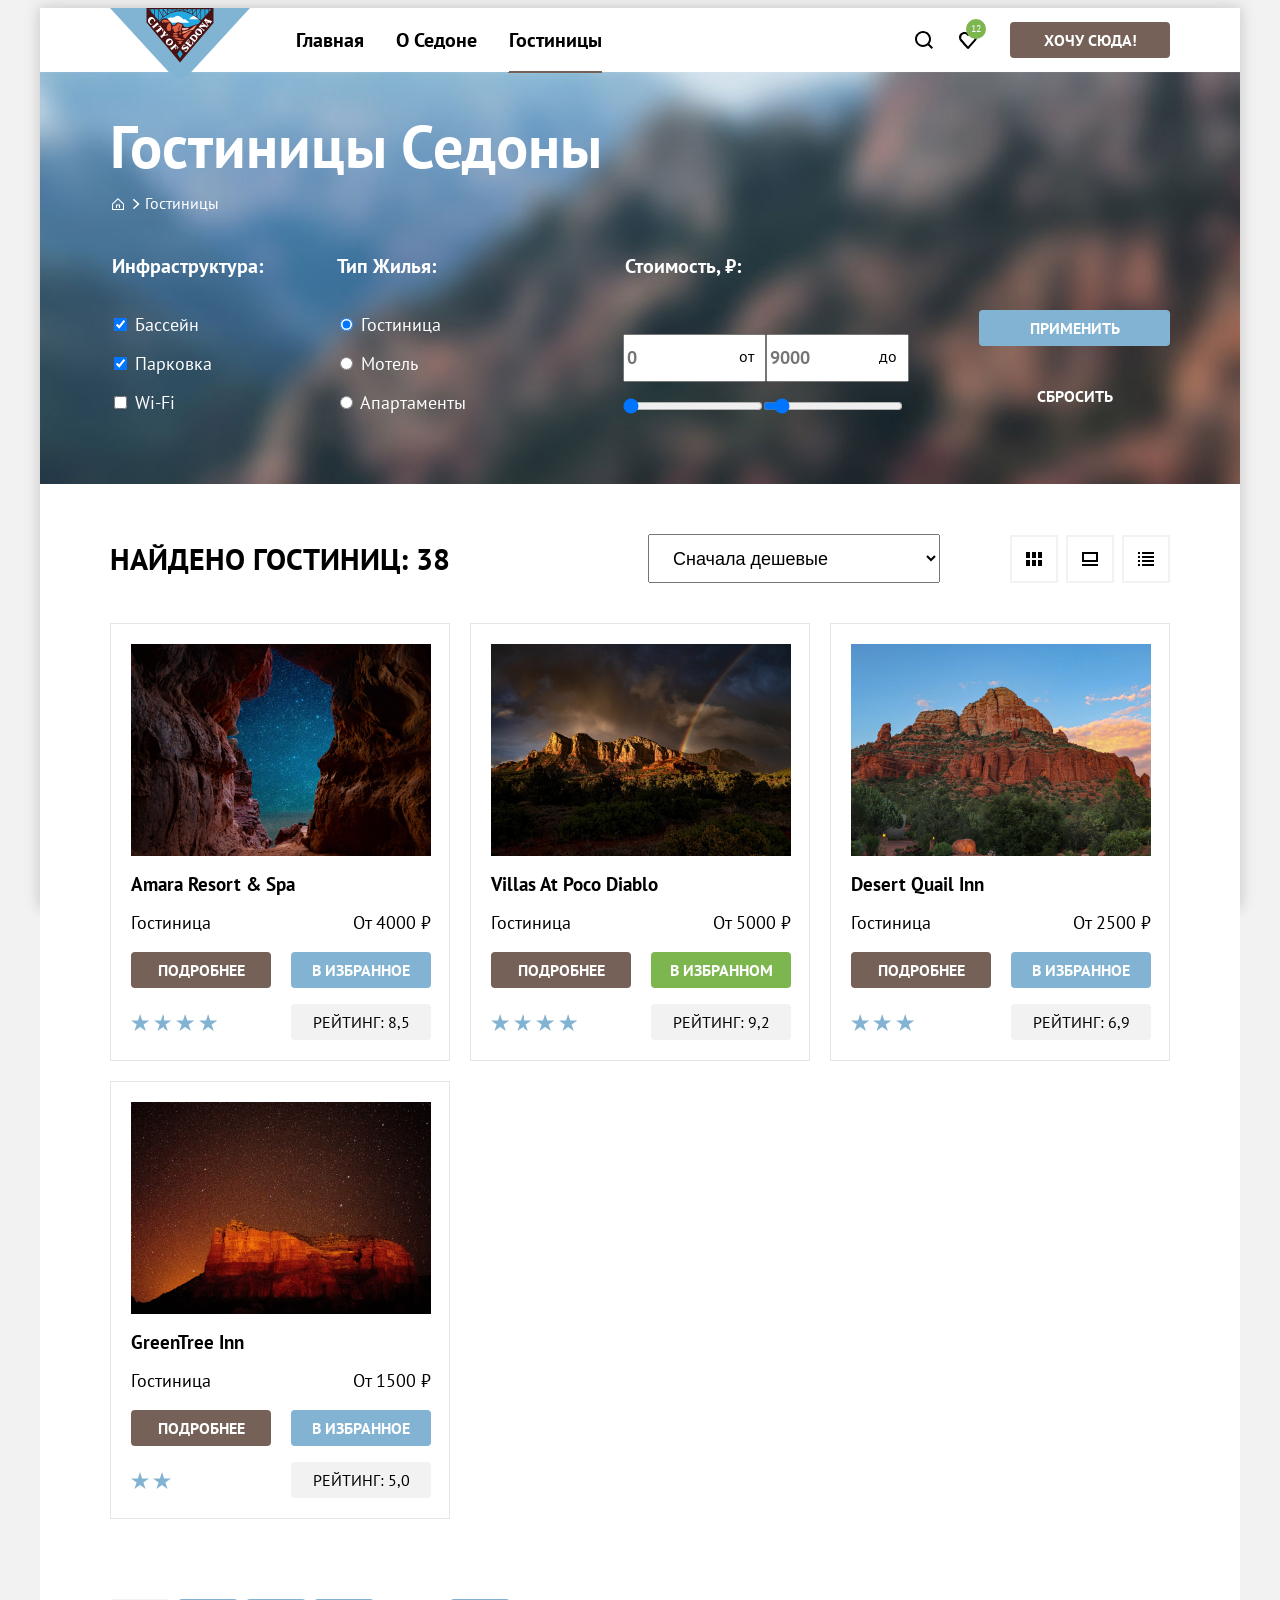
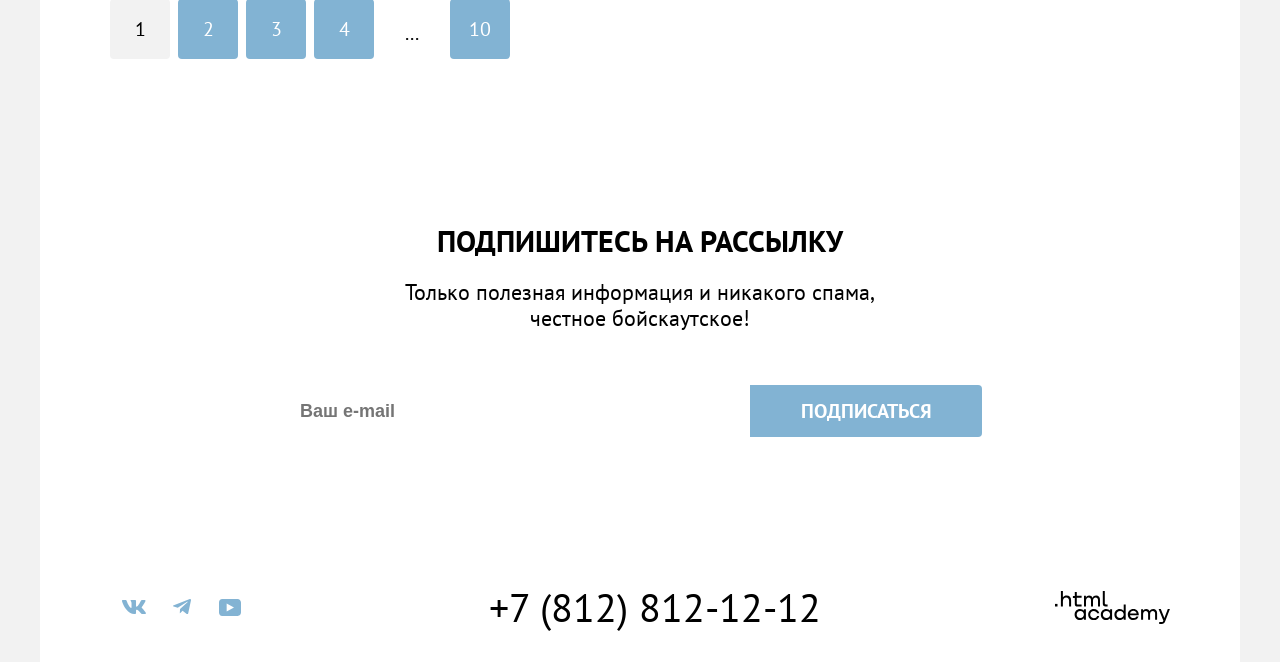
==== catalog.html @ 386e4f10 "make decoratie elements + state, some fix" ====
<!DOCTYPE html>

<html lang="ru">

  <head>

    <meta charset="utf-8">
    <title>HTML Academy: Седона</title>
    <link rel="shortcut icon" href="./images/favicon.png" type="image/x-icon">
    <link rel="stylesheet" href="./styles/styles.css">

  </head>

  <body>

    <div class="page-container">

      <header class="page-header" data-test="header">
        <!-- Шапка сайта -->

        <a class="logo logo__header" href="./index.html">

          <img class="logo__images" src="./images/decorative/sedona-logo.svg"
            width="140" height="70" alt="Логотип Седоны">

        </a>

        <nav class="navigation-menu">

          <ul class="navigation-menu-list">

            <li class="navigation-menu-item">

              <a class="navigation-menu-link title title__smaller" href="./index.html">
                Главная
              </a>

            </li>

            <li class="navigation-menu-item">

              <a class="navigation-menu-link title title__smaller" href="#">
                О Седоне
              </a>

            </li>

            <li class="navigation-menu-item">

              <a class="navigation-menu-link title title__smaller
                 navigation-menu-link__active" href="#">
                Гостиницы
              </a>

            </li>

          </ul>

        </nav>

        <ul class="user-menu-list">

          <li class="user-menu-item">

            <a class="user-menu-link user-menu-link__search" href="#">
              <span class="visually-hidden">Поиск</span>
            </a>

          </li>

          <li class="user-menu-item">

            <a class="user-menu-link user-menu-link__favorites" href="#">
              <span class="visually-hidden">Избранное</span>
              <span class="favorite-count">12</span>
            </a>

          </li>

        </ul>

        <a class="button button__user-menu" href="#">
          ХОЧУ СЮДА!
        </a>

      </header>

      <main class="main" data-test="main">
        <!-- Основное содержимое страницы -->

        <section class="catalog-section-header" data-test="filter">

          <h1 class="title title__big text__on-bg catalog-section-title">
            Гостиницы Седоны
          </h1>

          <nav class="breadcrubs">

            <ul class="breadcrubs-list">

              <li class="breadcrubs-item">

                <a class="breadcrubs-link breadcrubs-link__home"
                  href="./index.html">
                  <span class="visually-hidden">Главная</span>
                </a>

              </li>

              <li class="breadcrubs-item">

                <a class="breadcrubs-link breadcrubs-link__current
                  text__smaller text__on-bg text__on-bg-link" href="#">
                  Гостиницы
                </a>

              </li>

            </ul>

          </nav>

          <form class="catalog-filter-form" method="get"
            action="https://echo.htmlacademy.ru/">

            <fieldset class="form-group">

              <legend class="title title__smaller text__on-bg form-group-legend">
                Инфраструктура:
              </legend>

              <label class="text__checkbox text__on-bg">
                <input type="checkbox" name="pool" id="pool" checked>
                Бассейн
              </label>

              <label class="text__checkbox text__on-bg" >
                <input type="checkbox" name="parking" id="parking" checked>
                Парковка
              </label>

              <label class="text__checkbox text__on-bg">
                <input type="checkbox" name="wifi" id="wifi">
                Wi-Fi
              </label>

            </fieldset>

            <fieldset class="form-group">

              <legend class="title title__smaller text__on-bg form-group-legend">
                Тип жилья:
              </legend>

              <label class="text__checkbox text__on-bg">
                <input type="radio" name="hotel-type" value="hotel" checked>
                Гостиница
              </label>

              <label class="text__checkbox text__on-bg">
                <input type="radio" name="hotel-type" value="motel">
                Мотель
              </label>

              <label class="text__checkbox text__on-bg">
                <input type="radio" name="hotel-type" value="apartments">
                Апартаменты
              </label>

            </fieldset>

            <fieldset class="form-group form-group-cost">

              <legend class="title title__smaller text__on-bg form-group-legend">
                Стоимость, ₽:
              </legend>

              <div class="form-group-cost-label-wrapper">

                <label class="label-cost">
                  <input class="text text__input input-cost" type="number"
                    min="0" max="100000" step="100" placeholder="0"
                    name="min-price" id="min-price" required>
                    <span class="input-text">от</span>
                </label>

                <label class="label-cost">
                  <input class="text text__input input-cost" type="number"
                    min="0" max="100000" step="100" placeholder="9000"
                    name="max-price" id="max-price" required>
                    <span class="input-text">до</span>
                </label>

              </div>

              <div class="form-group-cost-range-wrapper">

                <input class="form-group-range" type="range"
                  name="min-price-range" value="0" id="min-price-range"
                  min="0" max="100000" step="100">

                <input class="form-group-range" type="range"
                  name="max-price-range" value="9000" id="max-price-range"
                  min="0" max="100000" step="100">

              </div>

            </fieldset>

            <div class="form-group-wrapper">

              <button class="button button__secondary button__cataloge-filter"
                type="submit">
                Применить
              </button>

              <button class="button button__reset  button__cataloge-filter"
                type="reset">
                Сбросить
              </button>

            </div>

          </form>

        </section>

        <section class="catalog" data-test="catalog">

          <header class="catalog-header">

            <h2 class="title title__medium catalog-header-title">
              Найдено гостиниц: 38
            </h2>

            <select class="text text__small catalog-select" name="catalog-sort"
              id="catalog-sort" class="catalog-sort">

              <option class="catalog-option" value="from_min_price">
                Сначала дешевые
              </option>
              <option class="catalog-option" value="from_max_price">
                Сначала дорогие
              </option>
              <option class="catalog-option"value="from_popular">
                Сначала популярные
              </option>

            </select>

            <ul class="card-view-list">

              <li class="card-view-item">

                <a class="card-view-link card-view-link__tile"
                  href="./catalog.html?view=tile">
                  <span class="visually-hidden">Показать плитками</span>
                </a>

              </li>

              <li class="card-view-item">

                <a class="card-view-link card-view-link__card"
                  href="./catalog.html?view=card">
                  <span class="visually-hidden">Показать карточками</span>
                </a>

              </li>

              <li class="card-view-item">

                <a class="card-view-link card-view-link__list"
                  href="./catalog.html?view=list">
                  <span class="visually-hidden">Показать списком</span>
                </a>

              </li>

            </ul>

          </header>

          <ul class="card-list">

            <li class="card-item">

              <a class="card-link card-link__header" href="#">
                <h3 class="title title__small-nonocase">
                  Amara Resort & Spa
                </h3>
              </a>

              <a class="card-link card-link__image" href="#">
                <img class="card-img" src="./images/hotel-1.jpg"
                  width="300" height="212" alt="Вид на звездное небо
                  из горного ущелья">
              </a>

              <p class="text text__small">Гостиница</p>

              <p class="text text__small text__right">От 4000 ₽</p>

              <a class="card-link button" href="#">
                Подробнее
              </a>

              <button class="button button__secondary" type="button">
                В избранное
              </button>

              <p class="card-list-stars card-list-stars__four-star">
                <span class="visually-hidden">4 звезды</span>
              </p>

              <p class="text-rating">
                Рейтинг: 8,5
              </p>

            </li>

            <li class="card-item">

              <a class="card-link card-link__header" href="#">
                <h3 class="title title__small-nonocase">
                  Villas at Poco Diablo
                </h3>
              </a>

              <a class="card-link card-link__image" href="#">
                <img class="card-img" src="./images/hotel-2.jpg"
                  width="300" height="212" alt="Вид на горный массив,
                  освещенный солнцем, и радугу">
              </a>

              <p class="text text__small">Гостиница</p>

              <p class="text text__small text__right">От 5000 ₽</p>

              <a class="card-link button" href="#">
                Подробнее
              </a>

              <button class="button button__selected" type="button">
                В избранном
              </button>

              <p class="card-list-stars card-list-stars__four-star">
                <span class="visually-hidden">4 звезды</span>
              </p>

              <p class="text-rating">
                Рейтинг: 9,2
              </p>

            </li>

            <li class="card-item">

              <a class="card-link card-link__header" href="#">
                <h3 class="title title__small-nonocase">
                  Desert Quail Inn
                </h3>
              </a>

              <a class="card-link card-link__image" href="#">
                <img class="card-img" src="./images/hotel-3.jpg"
                  width="300" height="212" alt="Вид на звездное небо
                  из горного ущелья">
              </a>

              <p class="text text__small">Гостиница</p>

              <p class="text text__small text__right">От 2500 ₽</p>

              <a class="card-link button" href="#">
                Подробнее
              </a>

              <button class="button button__secondary" type="button">
                В избранное
              </button>

              <p class="card-list-stars card-list-stars__three-star">
                <span class="visually-hidden">3 звезды</span>
              </p>

              <p class="text-rating">
                Рейтинг: 6,9
              </p>

            </li>

            <li class="card-item">

              <a class="card-link card-link__header" href="#">
                <h3 class="title title__small-nonocase">
                  GreenTree Inn
                </h3>
              </a>

              <a class="card-link card-link__image" href="#">
                <img class="card-img" src="./images/hotel-4.jpg"
                  width="300" height="212" alt="Вид на звездное небо
                  из горного ущелья">
              </a>

              <p class="text text__small">Гостиница</p>

              <p class="text text__small text__right">От 1500 ₽</p>

              <a class="card-link button" href="#">
                Подробнее
              </a>

              <button class="button button__secondary" type="button">
                В избранное
              </button>

              <p class="card-list-stars card-list-stars__two-star">
                <span class="visually-hidden">2 звезды</span>
              </p>

              <p class="text-rating">
                Рейтинг: 5,0
              </p>

            </li>

          </ul>

          <ul class="pagination-list">

            <li class="pagination-item">
              <a class="pagination-link pagination-link-current"
                href="#">1</a>
            </li>

            <li class="pagination-item">
              <a class="pagination-link" href="#">2</a>
            </li>

            <li class="pagination-item">
              <a class="pagination-link" href="#">3</a>
            </li>

            <li class="pagination-item">
              <a class="pagination-link" href="#">4</a>
            </li>

            <li class="pagination-item">
              <span class="pagination-content">...</span>
            </li>

            <li class="pagination-item">
              <a class="pagination-link" href="#">10</a>
            </li>

          </ul>

        </section>


        <section class="subscribe" data-test="subscribe">

          <h2 class="title title__medium subscribe-title">
            Подпишитесь на рассылку
          </h2>

          <p class="text text__margin-bottom-auto subscribe-text">
            Только полезная информация и никакого спама,
            честное бойскаутское!
          </p>

          <form class="subscription-form" action="https://echo.htmlacademy.ru/"
            method="post">

            <label class="visually-hidden" for="subscriptions-email">
              Email
            </label>

            <input class="subscription-input text__input" type="email"
              name="subscriptions-email" id="subscriptions-email" placeholder="Ваш e-mail"
              required>

            <button class="button button__big-text button__secondary button__subscribe">
              Подписаться
            </button>

          </form>

        </section>

      </main>

       <footer class="page-footer" data-test="footer">
        <!-- подвал сайта -->

        <ul class="social-list">

          <li class="social-item">

            <a class="social-link social-link__vk" href="https://vk.com/htmlacademy">
              <span class="visually-hidden">Ссылка на страницу в ВК</span>
            </a>

          </li>

          <li class="social-item">

            <a class="social-link social-link__tg" href="https://t.me/htmlacademy">
              <span class="visually-hidden">Ссылка на группу в Telegram</span>
            </a>

          </li>

          <li class="social-item">

            <a class="social-link social-link__youtube"
              href="https://www.youtube.com/user/htmlacademyru">
              <span class="visually-hidden">Ссылка на канал в YouTube</span>
            </a>

          </li>

        </ul>

        <a class="phone-link text text__phone" href="tel:+78128121212">
          +7 (812) 812-12-12
        </a>

        <a class="logo logo__html-academy"
          href="https://htmlacademy.ru/intensive/htmlcss">
        </a>

      </footer>

    </div>

  </body>

</html>
---- styles/styles.css ----
:root {
  /* задание цветовой палитры по стайлгайду */
  --text-primary: #000000;
  --text-secondary: #333333;
  --text-on-bg: #FFFFFF;
  --text-on-bg-hover: rgba(255, 255, 255, 60%);
  --text-on-bg-active: rgba(255, 255, 255, 30%);
  --text-error: #FF5757;
  --text-hover:#756157;
  --text-active: rgba(117, 97, 87, 30%);

  --button-primary: #756157;
  --button-secondary: #82B3D3;
  --button-selected: #7DB54F;
  --button-primary-hover: #615048;
  --button-secondary-hover: #68A2CA;
  --button-selected-hover: #6C9E42;
  --button-active-text: rgba(255, 255, 255, 30%);
  --button-disabled:#E5E5E5;

  --bg-basic: #FFFFFF;
  --bg-main: #82B3D3;
  --bg-secondary-1: rgba(131, 179, 211, 12%);
  --bg-secondary-2: rgba(131, 179, 211, 20%);

  --icon-basic: #000000;
  --icon-secondary: #83B3D3;
  --icon-secondary-hover: #68A2CA;
  --icon-secondary-active: rgba(104, 162, 202, 30%);
  --icon-text: #7DB54F;
  --icon-hover: #756157;
  --icon-active: rgba(117, 97, 87, 30%);

  --form-inputs: #3F5E72;
  --forn-elements-1: #E5E5E5;
  --forn-elements-2: #F2F2F2;
}

/* подключение шрифтов */
@font-face {
  font-family: "PT Sans";
  font-style: normal;
  font-weight: 400;
  src: url("./../fonts/ptsans-400.woff2") format("woff2");
  font-display: swap;
}

@font-face {
  font-family: "PT Sans";
  font-style: normal;
  font-weight: 700;
  src: url("../fonts/ptsans-700.woff2") format("woff2");
  font-display: swap;
}

/* базовые стили */
* {
  box-sizing: border-box;
}

html {
  height: 100%;
}

body {
  font-family: "PT Sans";
  font-style: normal;
  height: 100%;
  background-color: #f2f2f2;
}

.page-container {
  display: flex;
  flex-direction: column;
  width: 1200px;
  height: 100%;
  margin: 0 auto;
  background-color: var(--bg-basic);
  box-shadow: 0 0 15px rgba(0, 0, 0, 0.2);
  /*box-shadow: 0 0 15px rgba(131, 179, 211, 20%);*/
}

.visually-hidden {
  position: absolute;
  width: 1px;
  height: 1px;
  padding: 0;
  margin: -1px;
  overflow: hidden;
  clip: rect(0, 0, 0, 0);
  border: 0;
}

/* шрифты заголовков */
.title {
  font-weight: 700;
  text-transform: capitalize;
  color: var(--text-primary);
  margin: 0;
}

.title__big {
  font-size: 60px;
  line-height: 78px;
}

.title__medium {
  font-size: 30px;
  line-height: 36px;
  text-transform: uppercase;
}

.title__small {
  font-size: 24px;
  line-height: 28px;
  text-transform: uppercase;
}

.title__small-nonecase {
  font-size: 24px;
  line-height: 28px;
}

.title__smaller {
  font-size: 20px;
  line-height: 24px;
}

/* шрифты для основного контента */
.text {
  margin: 0;
  font-size: 22px;
  line-height: 26px;
  color: var(--text-primary);
}

.text__phone {
  font-size: 40px;
  line-height: 40px;
}

.text__small {
  font-size: 18px;
  line-height: 21px;
}

.text__smaller {
  font-size: 16px;
  line-height: 21px;
}

.text__input {
  font-size: 18px;
  font-weight: 700;
  line-height: 24px;
}

.text__checkbox {
  font-size: 18px;
  line-height: 23px;
}

.text__secondary {
  color: var(--text-secondary);
}

.text__on-bg {
  color: var(--text-on-bg);
}

.text__error {
  color: var(--text-error);
}

.text__right {
  text-align: right;
}

/* кнопки */
.button {
  display: block;
  min-height: 36px;
  font-family: inherit;
  text-transform: uppercase;
  font-size: 16px;
  line-height: 20px;
  font-weight: 700;
  text-align: center;
  border:none;
  border-radius: 4px;
  color: var(--text-on-bg);
  padding: 8px;
  background-color: var(--button-primary);
}

.button:hover {
  background-color: var(--button-primary-hover);
}

.button:active {
  color: var(--button-active-text);
}

.button:focus-visible {
  border: none;
}

.button:disabled {
  background-color: var(--button-disabled);
}

.button__secondary {
  background-color: var(--button-secondary);
}

.button__secondary:hover {
  background-color: var(--button-secondary-hover);
}

.button__secondary:focus-visible {
  background-color: var(--button-secondary);
}

.button__selected {
  background-color: var(--button-selected);
}

.button__selected:hover {
  background-color: var(--button-selected-hover);
}

.button__selected:focus-visible {
  background-color: var(--button-selected-hover);
}

.button__reset {
  background-color: transparent;
}

.button__reset:hover {
  background-color: transparent;
}

.button__big-text {
  min-height: 52px;
  font-size: 20px;
  line-height: 36px;
}

.button__text-regular {
  font-weight: 400;
}

.button__text-titlecase {
  font-weight: 400;
  text-transform: capitalize;
}

/* блок header */
.page-header {
  display: flex;
  align-items: flex-start;
  padding: 0 70px;
  background-color: var(--bg-basic);
}

.logo__header {
  width: 140px;
  height: 64px;
  margin-right: 30px;
}

.logo__header:hover {
  opacity: 30%;
}

.logo__images {
  width: 140px;
  height: 70px;
  position: relative;
  z-index: 1;
}

.navigation-menu {
  margin-right: auto;
  padding-right: 20px;
}

.navigation-menu-list {
  display: flex;
  flex-wrap: wrap;
  margin: 0;
  padding: 0;
  list-style: none;
}

.navigation-menu-link {
  display: block;
  padding: 20px 16px;
  text-decoration: none;
}

.navigation-menu-link:hover {
  color: var(--text-hover);
}

.navigation-menu-link__active {
  position: relative;
  box-sizing: content-box;
}

.navigation-menu-link__active::after {
  content: "";
  position: absolute;
  display: block;
  width: calc(100% - 32px);
  margin-top: 1px;
  bottom: -1px;
  border-bottom: 2px solid #756257;
  z-index: 1;
}

.user-menu-list {
  display: flex;
  flex-wrap: wrap;
  margin: 0;
  margin-right: 20px;
  padding: 0;
  min-width: 88px;
  list-style: none;
}

.user-menu-link {
  display: block;
  min-width: 44px;
  min-height: 64px;
  text-decoration: none;
  color: var(--text-on-bg);
  background-position: center center;
  background-repeat: no-repeat;
}

.user-menu-link:hover {
  background-color: var(--bg-secondary-1);
}

.user-menu-link__search {
  background-image: url("../images/icons/search.svg");
}

.user-menu-link__favorites {
  background-image: url("../images/icons/heart.svg");
}

.favorite-count {
  display: block;
  width: 20px;
  height: 20px;
  font-size: 10px;
  line-height: 20px;
  text-align: center;
  background-color: var(--icon-text);
  border-radius: 50%;
  position: relative;
  top: 11px;
  left: 20px;
}

.button__user-menu {
  min-width: 160px;
  max-width: 300px;
  margin: auto 0;
  text-decoration: none;
}

/* блок main */
/* страница index.html */
.main {
  flex-grow: 1;
  background-color: var(--bg-basic);
}

/* секция hero */
.hero {
  display: block;
  min-height: 485px;
  padding-top: 51px;
  background-color: var(--bg-main);
  background-image: url("../images/hero-background.jpg");
  background-repeat: no-repeat;
  background-size: contain;
  position: relative;
}

.hero-img {
  display: block;
  margin: 0 auto;
  width: 458px;
  height: 352px;
}

.hero::after {
  content: "";
  display: block;
  width: 100%;
  height: 57px;
  margin: 0;
  padding: 0;
  position: absolute;
  bottom: 0;
  background-image: url("../images/decorative/devider.svg");
}

/* секция advantages */
.advantages {
  text-align: center;
}

.advantages-header {
  min-height: 261px;
  padding: 70px 270px;
  margin-bottom: 20px;
}

.advantages-header-title {
  margin-bottom: 20px;
}

.advantages-list {
  margin: 0;
  padding: 0;
  list-style: none;
  display: grid;
  grid-template-columns: repeat(3, 400px);
  flex-wrap: wrap;
}

.advantages-item {
  display: flex;
  align-items:center;
  min-height: 385px;
}

.advantages-item:nth-child(even) {
  background-color: var(--bg-secondary-1);
}

.advantages-item:nth-child(odd) {
  background-color: var(--bg-secondary-2);
}

.advantages-item-text {
  margin: 0 85px;
}

.advantages-item.advantages-item__with-picture-right {
  grid-column: 1/-1;
  background-color: var(--bg-main);
  display: flex;
}

.advantages-item.advantages-item__with-picture-left {
  grid-column: 1/-1;
  background-color: var(--bg-main);
  display: flex;
  flex-direction: row-reverse;
}

.advantages-photo {
  display: block;
  width: 800px;
  height: 385px;
}

.advantages-item-title {
  margin: 0 28px 62px;
  position: relative;
}

.advantages-item-title::after {
  content: "";
  display: block;
  width: 58px;
  height: 0;
  border: 1px solid rgba(0, 0, 0, 30%);
  position: absolute;
  left: calc(50% - 30px);
  bottom: -30px;
}

.advantages-item-title__on-bg::after {
  content: "";
  display: block;
  width: 58px;
  height: 0;
  border: 1px solid rgba(255, 255, 255, 30%);
  position: absolute;
  left: calc(50% - 30px);
  bottom: -30px;
}

/* секция service */
.service {
  text-align: center;
}

.service-header {
  min-height: 246px;
  padding: 64px 345px;
}

.service-header-title {
  margin-bottom: 20px;
}

.service-list {
  margin: 0;
  padding: 0;
  display: grid;
  grid-template-columns: repeat(3, 400px);
}

.service-item {
  list-style: none;
  min-height: 385px;
  padding: 183px 81px 85px;
}

.service-item-title {
  margin-bottom: 30px;
}

.service-item__home {
  background-color: var(--bg-secondary-1);
  background-image: url("../images/decorative/service-home.svg");
  background-repeat: no-repeat;
  background-position: center 81px;
}

.service-item__food {
  background-image: url("../images/decorative/service-food.svg");
  background-repeat: no-repeat;
  background-position: center 81px;
}

.service-item__souvenir {
  background-color: var(--bg-secondary-1);
  background-image: url("../images/decorative/service-souvenir.svg");
  background-repeat: no-repeat;
  background-position: center 81px;
}

/* секция search */
.search {
  text-align: center;
  padding: 96px 304px;
  min-height: 406px;
}

.search-title {
  margin-bottom: 20px;
}

.search-text {
  margin-bottom: 54px;
}

.button__search {
  min-width: 376px;
  align-self: center;
  margin: 0 auto;
}

/* секция subscribe */
.subscribe {
  min-height: 415px;
  padding: 96px 258px 104px;
  text-align: center;
}

.subscribe__main {
  background-color: var(--text-secondary);
  background-image: url("../images/subscribe.jpg");
}

.subscribe-title {
  margin-bottom: 20px;
}

.subscribe-text {
  margin: 0 105px 54px;
}

.subscription-form {
  display: flex;
}

.subscription-input {
  width: 452px;
  height: 52px;
  border: 0;
  border-radius: 4px 0 0 4px;
  font-style: inherit;
}

.button__subscribe {
  width: 232px;
  border: 0;
  border-radius: 0 4px 4px 0;
}

/* страница catalog.html */
/* секция catalog-header */
.catalog-section-header {
  min-height: 412px;
  padding: 35px 70px 70px;
  background-image: url("../images/cataloge-filter.jpg");
  background-color: var(--bg-main);
}

.catalog-section-title {
  margin-bottom: 8px;
}

.breadcrubs {
  margin-bottom: 40px;
}

.breadcrubs-list {
  margin: 0;
  padding: 0;
  display: flex;
  flex-wrap: wrap;
  gap: 20px;
  min-height: 21px;
  list-style: none;
}

.breadcrubs-item {
  position: relative;
}

.breadcrubs-item:not(:last-child)::after {
  content: "";
  position: absolute;
  top: 0;
  right: -15px;
  width: 8px;
  height: 100%;
  mask-image: url("../images/icons/breadcrumbs.svg");
  mask-repeat: no-repeat;
  mask-position: center center;
  background-color: var(--bg-basic);
}

.breadcrubs-link {
  text-decoration: none;
}

.breadcrubs-link:hover {
  color: var(--text-on-bg-hover);
}

.breadcrubs-link:active {
  color: var(--text-on-bg-active);
}

.breadcrubs-link__home {
  display: block;
  min-width: 15px;
  min-height: 21px;
  mask-image: url("../images/icons/home.svg");
  mask-repeat: no-repeat;
  mask-position: center;
  background-color: var(--bg-basic);
}

.breadcrubs-link__home:hover {
  background-color: var(--text-on-bg-hover);
}

.breadcrubs-link__home:active {
  background-color: var(--text-on-bg-active);
}

.catalog-filter-form {
  display: flex;
  flex-wrap: wrap;
  gap: 70px;
}

.form-group {
  margin: 0;
  padding: 0;
  min-width: 150px;
  min-height: 157px;
  border:none;
  display: flex;
  flex-direction: column;
  justify-content: flex-end;
  gap: 16px;
}

.form-group-legend {
  margin-bottom: auto;
}

.form-group-cost {
  margin-left: auto;
}

.form-group-cost-label-wrapper {
  display: flex;
}

.label-cost {
  min-width: 143px;
  min-height: 48px;
  position: relative;
}

.input-cost {
  display: block;
  font-family: inherit;
  min-width: 143px;
  min-height: 48px;
}

.input-text {
  display: block;
  position: absolute;
  right: 12px;
  top: 12px;
}

.form-group-cost-range-wrapper {
  display: flex;
}

.form-group-range {
  display: block;
  width: 140px;
  margin: 0;
  padding: 0;
}

.form-group-wrapper {
  min-width: 191px;
  min-height: 157px;
  padding-top: 56px;
}

.button__cataloge-filter {
  width: 191px;
}

.button__cataloge-filter:not(:last-of-type) {
  margin-bottom: 32px;
}

/* секция catalog */
.catalog {
  padding: 50px 70px 60px;
}

.catalog-header {
  display: flex;
  gap: 70px;
  min-height: 49px;
  align-items:center;
  margin-bottom: 40px;
}

.catalog-header-title {
  margin-right: auto;
}

.catalog-select {
  width: 292px;
  height: 49px;
  padding: 11px 20px;
}

.card-view-list {
  list-style: none;
  display: flex;
  flex-wrap: wrap;
  gap: 8px;
  margin: 0;
  padding: 0;
}

.card-view-item {
  display: block;
}

.card-view-link {
  display: block;
  width: 48px;
  height: 48px;
  border: 2px solid var(--forn-elements-2);
  background-position: center center;
  background-repeat: no-repeat;
}

.card-view-link__tile {
  background-image: url("../images/icons/tile.svg");
}

.card-view-link__card {
  background-image: url("../images/icons/slideshow.svg");
}

.card-view-link__list {
  background-image: url("../images/icons/list.svg");
}

.card-view-link:hover {
  border-color: var(--icon-basic);
}

.card-view-link:focus-visible {
  border-color: var(--icon-secondary-hover);
}

.card-view-link:active {
  border-color: var(--icon-basic);
}

.card-list {
  margin: 0;
  padding: 0;
  list-style: none;
  display: grid;
  grid-template-columns: repeat(3, 340px);
  gap: 20px;
  margin-bottom: 80px;
}

.card-item {
  display: grid;
  grid-template-columns: 140px 140px;
  grid-template-rows: 212px auto 1fr;
  gap: 16px 20px;
  min-height: 438px;
  padding: 20px;
  border: 1px solid var(--forn-elements-1);
}

.card-link {
  text-decoration: none;
}

.card-link>.title:hover {
  color: var(--text-hover);
}

.card-link>.title:focus-visible {
  color: var(--text-hover);
}

.card-link>.title:active {
  color: var(--text-active);
}

.card-link__image {
  display: block;
  order: -1;
  grid-column: 1/-1;
}

.card-link__image:hover {
  opacity: 30%;
}

.card-link__header {
  grid-column: 1/-1;
}

.card-img {
  display: block;
  width: 300px;
  height: 212px;
}

.card-list-stars {
  margin: auto 0;
  padding: 0;
  height: 17px;
  mask-image: url("../images/icons/star.svg");
  mask-repeat: space;
  background-color: var(--icon-secondary);
}

.card-list-stars__one-star {
  width: 20px;
}

.card-list-stars__two-star {
  width: 40px;
}

.card-list-stars__three-star {
  width: 63px;
}

.card-list-stars__four-star {
  width: 86px;
}

.card-list-stars__five-star {
  width: 109px;
}

.text-rating {
  margin: 0;
  padding: 8px;
  min-height: 36px;
  font-size: 16px;
  line-height: 20px;
  font-weight: 400;
  text-transform: uppercase;
  text-align: center;
  background-color: var(--forn-elements-2);
  border-radius: 4px;
}

.pagination-list {
  display: flex;
  flex-wrap: wrap;
  gap: 8px;
  list-style: none;
  margin: 0;
  padding: 0;
}

.pagination-link {
  display: block;
  min-height: 60px;
  min-width: 60px;
  padding: 12px;
  text-decoration: none;
  font-size: 20px;
  line-height: 36px;
  text-align: center;
  color: var(--text-on-bg);
  background-color: var(--button-secondary);
  border-radius: 4px;
}

.pagination-link:hover {
  background-color: var(--button-secondary-hover);
}

.pagination-link:focus-visible {
  background-color: var(--button-secondary-hover);
}

.pagination-link:active {
  color: var(--button-active-text);
}

.pagination-link-current {
  color: var(--text-primary);
  background-color: var(--forn-elements-2);
}

.pagination-link-current:hover {
  color: var(--text-primary);
  background-color: var(--forn-elements-2);
}

.pagination-link-current:focus-visible {
  color: var(--text-primary);
  background-color: var(--forn-elements-2);
}

.pagination-link-current:active {
  color: var(--text-primary);
  background-color: var(--forn-elements-2);
}

.pagination-content {
  display: block;
  min-height: 60px;
  min-width: 60px;
  padding: 16px;
  font-size: 20px;
  line-height: 36px;
  text-align: center;
}

/* блок footer */
.page-footer {
  display: flex;
  align-items: center;
  gap: 42px;
  min-height: 120px;
  padding: 40px 70px 30px;
  background-color: var(--bg-basic);
}

.social-list {
  display: flex;
  list-style: none;
  padding: 0;
  margin: 0;
}

.social-item {
  display: block;
}

.social-link {
  display: block;
  min-width: 48px;
  min-height: 40px;
  mask-position: center;
  mask-repeat: no-repeat;
  background-color: var(--icon-secondary);
}

.social-link__vk {
  mask-image: url("../images/decorative/vk-logo.svg");
}

.social-link__tg {
  mask-image: url("../images/decorative/tg-logo.svg");
}

.social-link__youtube {
  mask-image: url("../images/decorative/youtube-logo.svg");
}

.social-link:hover {
  background-color: var(--icon-secondary-hover);
}

.social-link:focus-visible {
  background-color: var(--icon-secondary-hover);
}

.social-link:active {
  background-color: var(--icon-secondary-active);
}

.phone-link {
  text-decoration: none;
  margin: auto;
}

.phone-link:hover {
  color: var(--text-hover);
}

.phone-link:focus-visible {
  color: var(--text-hover);
}

.phone-link:active {
  color: var(--text-active);
}

.logo__html-academy {
  display: block;
  min-width: 115px;
  min-height: 33px;
  mask-image: url("../images/decorative/html-academy.svg");
  mask-repeat: no-repeat;
  background-color: var(--icon-basic);
}

.logo__html-academy:hover {
  background-color: var(--icon-hover);
}

.logo__html-academy:focus-visible {
  background-color: var(--icon-hover);
}

.logo__html-academy:active {
  background-color: var(--icon-active);
}
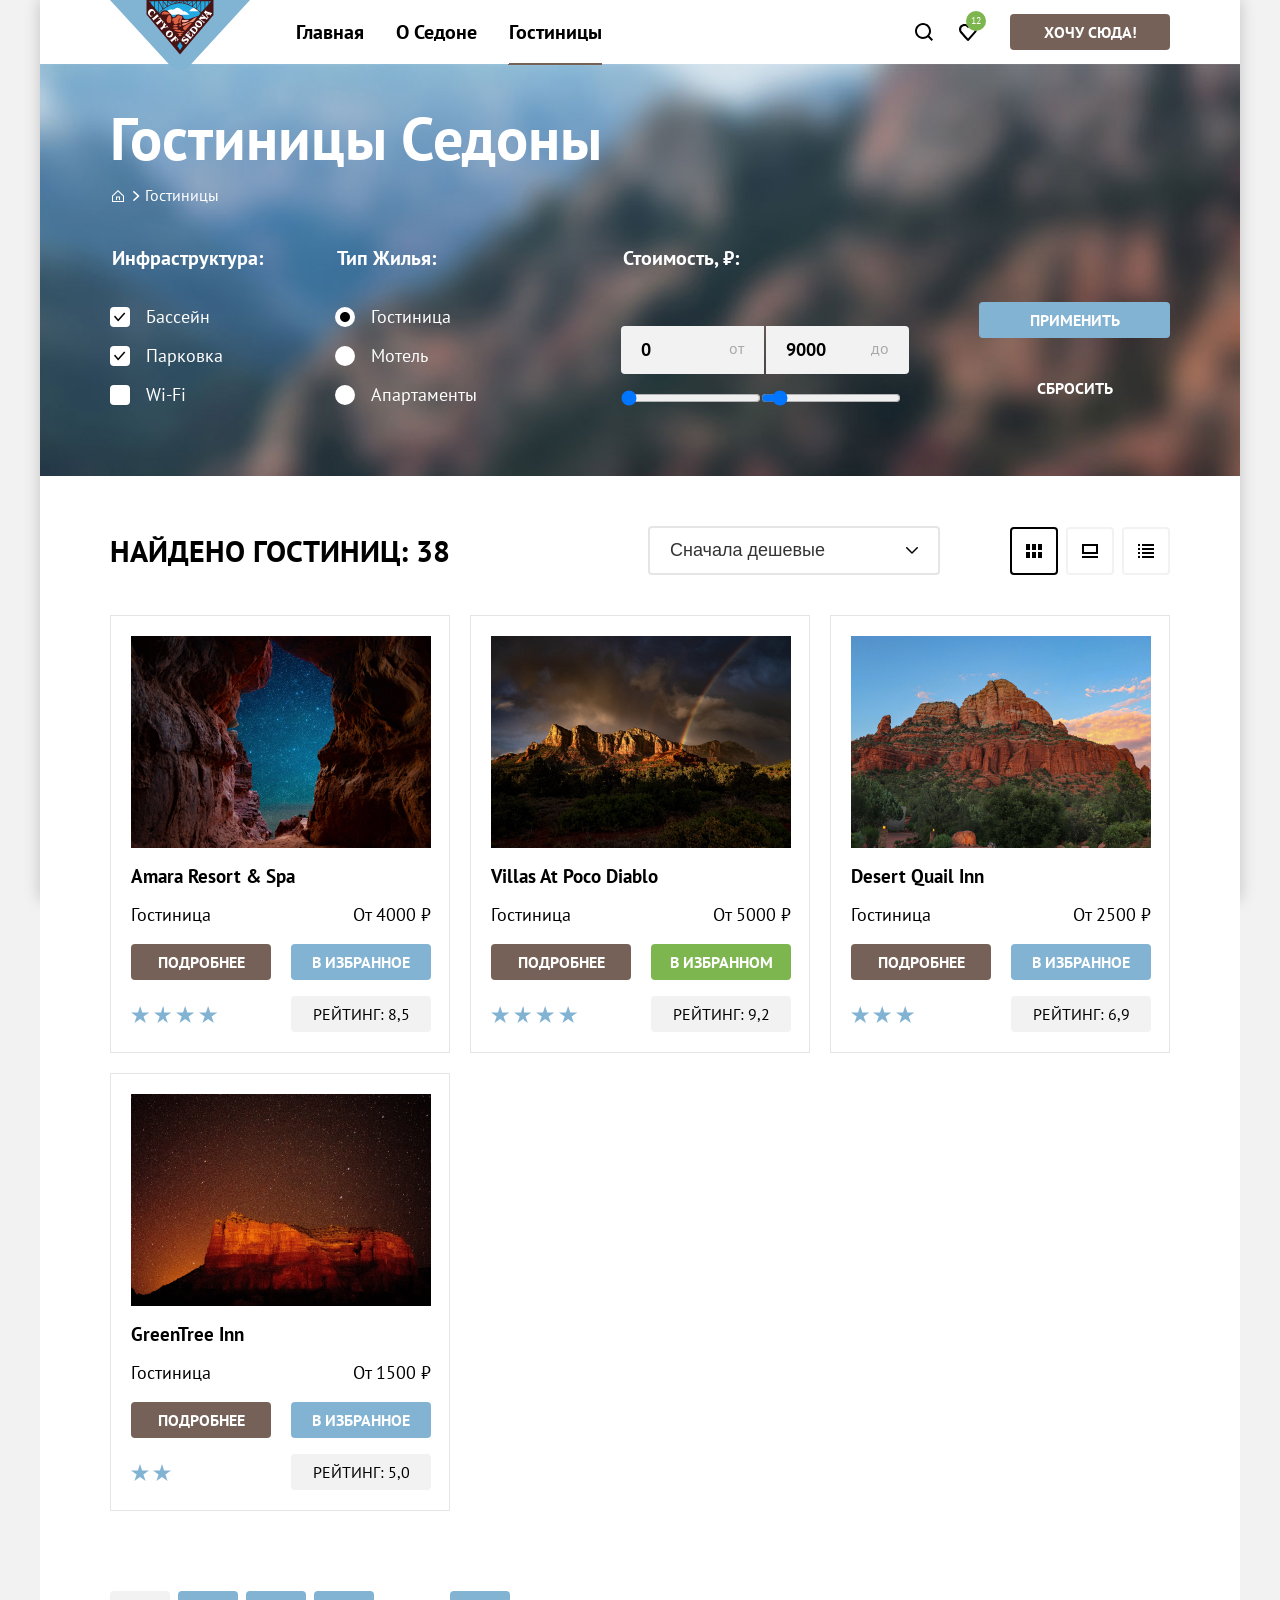
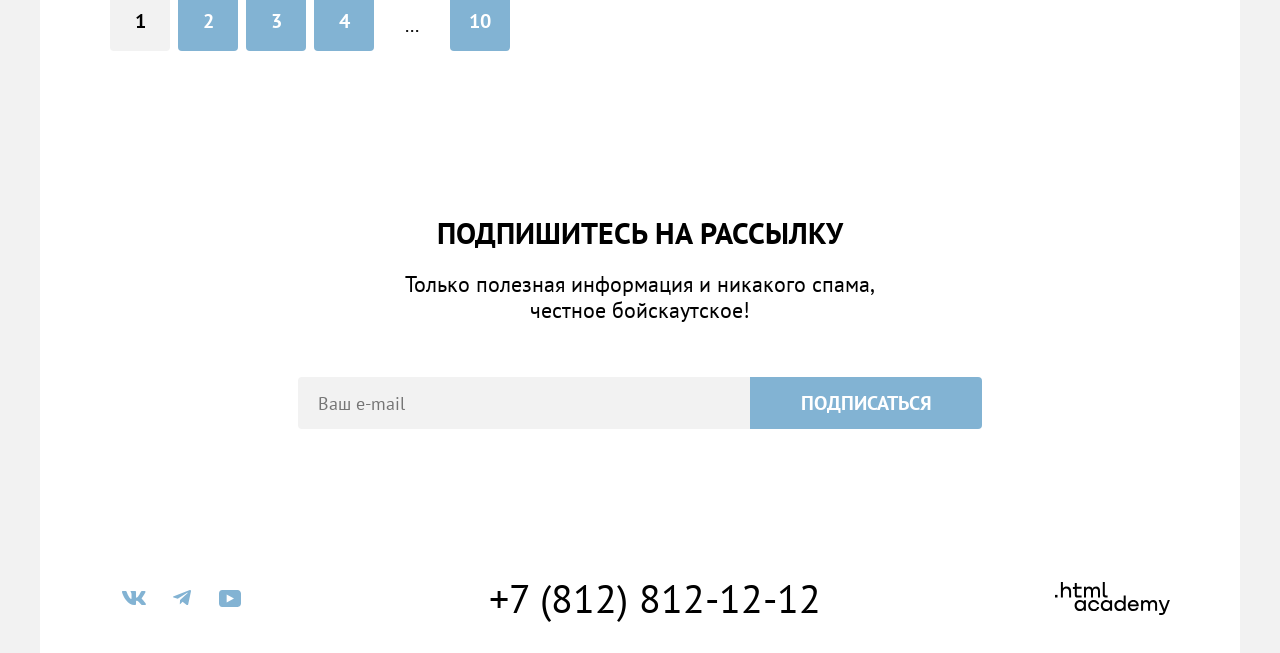
==== commit 6a93bdbc: "all decorative" ====
--- a/catalog.html
+++ b/catalog.html
@@ -6,7 +6,7 @@
 
     <meta charset="utf-8">
     <title>HTML Academy: Седона</title>
-    <link rel="shortcut icon" href="./images/favicon.png" type="image/x-icon">
+    <link rel="shortcut icon" href="./favicon.png" type="image/x-icon">
     <link rel="stylesheet" href="./styles/styles.css">
 
   </head>
@@ -109,8 +109,8 @@
 
               <li class="breadcrubs-item">
 
-                <a class="breadcrubs-link breadcrubs-link__current
-                  text__smaller text__on-bg text__on-bg-link" href="#">
+                <a class="breadcrubs-link text__smaller text__on-bg"
+                  aria-current="page">
                   Гостиницы
                 </a>
 
@@ -129,18 +129,18 @@
                 Инфраструктура:
               </legend>
 
-              <label class="text__checkbox text__on-bg">
-                <input type="checkbox" name="pool" id="pool" checked>
+              <label class="text text__checkbox text__on-bg checkbox-label">
+                <input class="checkbox" type="checkbox" name="pool" id="pool" checked>
                 Бассейн
               </label>
 
-              <label class="text__checkbox text__on-bg" >
-                <input type="checkbox" name="parking" id="parking" checked>
+              <label class="text__checkbox text__on-bg checkbox-label" >
+                <input class="checkbox" type="checkbox" name="parking" id="parking" checked>
                 Парковка
               </label>
 
-              <label class="text__checkbox text__on-bg">
-                <input type="checkbox" name="wifi" id="wifi">
+              <label class="text__checkbox text__on-bg checkbox-label">
+                <input class="checkbox" type="checkbox" name="wifi" id="wifi">
                 Wi-Fi
               </label>
 
@@ -152,18 +152,18 @@
                 Тип жилья:
               </legend>
 
-              <label class="text__checkbox text__on-bg">
-                <input type="radio" name="hotel-type" value="hotel" checked>
+              <label class="text__checkbox text__on-bg radio-label">
+                <input class="radio-button" type="radio" name="hotel-type" value="hotel" checked>
                 Гостиница
               </label>
 
-              <label class="text__checkbox text__on-bg">
-                <input type="radio" name="hotel-type" value="motel">
+              <label class="text__checkbox text__on-bg radio-label">
+                <input class="radio-button" type="radio" name="hotel-type" value="motel">
                 Мотель
               </label>
 
-              <label class="text__checkbox text__on-bg">
-                <input type="radio" name="hotel-type" value="apartments">
+              <label class="text__checkbox text__on-bg radio-label">
+                <input class="radio-button" type="radio" name="hotel-type" value="apartments">
                 Апартаменты
               </label>
 
@@ -178,16 +178,16 @@
               <div class="form-group-cost-label-wrapper">
 
                 <label class="label-cost">
-                  <input class="text text__input input-cost" type="number"
-                    min="0" max="100000" step="100" placeholder="0"
-                    name="min-price" id="min-price" required>
+                  <input class="text input input-cost" type="number"
+                    placeholder="0" name="min-price" id="min-price"
+                    required>
                     <span class="input-text">от</span>
                 </label>
 
                 <label class="label-cost">
-                  <input class="text text__input input-cost" type="number"
-                    min="0" max="100000" step="100" placeholder="9000"
-                    name="max-price" id="max-price" required>
+                  <input class="text input input-cost" type="number"
+                    placeholder="9000" name="max-price" id="max-price"
+                    required>
                     <span class="input-text">до</span>
                 </label>
 
@@ -233,8 +233,8 @@
               Найдено гостиниц: 38
             </h2>
 
-            <select class="text text__small catalog-select" name="catalog-sort"
-              id="catalog-sort" class="catalog-sort">
+            <select class="text text__small text__secondary catalog-select"
+              name="catalog-sort" id="catalog-sort" class="catalog-sort">
 
               <option class="catalog-option" value="from_min_price">
                 Сначала дешевые
@@ -252,7 +252,8 @@
 
               <li class="card-view-item">
 
-                <a class="card-view-link card-view-link__tile"
+                <a class="card-view-link card-view-link__active
+                  card-view-link__tile"
                   href="./catalog.html?view=tile">
                   <span class="visually-hidden">Показать плитками</span>
                 </a>
@@ -285,13 +286,13 @@
 
             <li class="card-item">
 
-              <a class="card-link card-link__header" href="#">
+              <a class="card-link card-link__header" href="#" tabindex="-1">
                 <h3 class="title title__small-nonocase">
                   Amara Resort & Spa
                 </h3>
               </a>
 
-              <a class="card-link card-link__image" href="#">
+              <a class="card-link card-link__image" href="#" tabindex="-1">
                 <img class="card-img" src="./images/hotel-1.jpg"
                   width="300" height="212" alt="Вид на звездное небо
                   из горного ущелья">
@@ -321,13 +322,13 @@
 
             <li class="card-item">
 
-              <a class="card-link card-link__header" href="#">
+              <a class="card-link card-link__header" href="#" tabindex="-1">
                 <h3 class="title title__small-nonocase">
                   Villas at Poco Diablo
                 </h3>
               </a>
 
-              <a class="card-link card-link__image" href="#">
+              <a class="card-link card-link__image" href="#" tabindex="-1">
                 <img class="card-img" src="./images/hotel-2.jpg"
                   width="300" height="212" alt="Вид на горный массив,
                   освещенный солнцем, и радугу">
@@ -357,13 +358,13 @@
 
             <li class="card-item">
 
-              <a class="card-link card-link__header" href="#">
+              <a class="card-link card-link__header" href="#" tabindex="-1">
                 <h3 class="title title__small-nonocase">
                   Desert Quail Inn
                 </h3>
               </a>
 
-              <a class="card-link card-link__image" href="#">
+              <a class="card-link card-link__image" href="#" tabindex="-1">
                 <img class="card-img" src="./images/hotel-3.jpg"
                   width="300" height="212" alt="Вид на звездное небо
                   из горного ущелья">
@@ -393,13 +394,13 @@
 
             <li class="card-item">
 
-              <a class="card-link card-link__header" href="#">
+              <a class="card-link card-link__header" href="#" tabindex="-1">
                 <h3 class="title title__small-nonocase">
                   GreenTree Inn
                 </h3>
               </a>
 
-              <a class="card-link card-link__image" href="#">
+              <a class="card-link card-link__image" href="#" tabindex="-1">
                 <img class="card-img" src="./images/hotel-4.jpg"
                   width="300" height="212" alt="Вид на звездное небо
                   из горного ущелья">
@@ -432,8 +433,7 @@
           <ul class="pagination-list">
 
             <li class="pagination-item">
-              <a class="pagination-link pagination-link-current"
-                href="#">1</a>
+              <a class="pagination-link pagination-link-current">1</a>
             </li>
 
             <li class="pagination-item">
@@ -479,7 +479,7 @@
               Email
             </label>
 
-            <input class="subscription-input text__input" type="email"
+            <input class="input input__subscriptions" type="email"
               name="subscriptions-email" id="subscriptions-email" placeholder="Ваш e-mail"
               required>
 
--- a/styles/styles.css
+++ b/styles/styles.css
@@ -32,8 +32,8 @@
   --icon-active: rgba(117, 97, 87, 30%);
 
   --form-inputs: #3F5E72;
-  --forn-elements-1: #E5E5E5;
-  --forn-elements-2: #F2F2F2;
+  --form-elements-1: #E5E5E5;
+  --form-elements-2: #F2F2F2;
 }
 
 /* подключение шрифтов */
@@ -67,6 +67,7 @@
   font-style: normal;
   height: 100%;
   background-color: #f2f2f2;
+  margin: 0;
 }
 
 .page-container {
@@ -77,7 +78,6 @@
   margin: 0 auto;
   background-color: var(--bg-basic);
   box-shadow: 0 0 15px rgba(0, 0, 0, 0.2);
-  /*box-shadow: 0 0 15px rgba(131, 179, 211, 20%);*/
 }
 
 .visually-hidden {
@@ -147,17 +147,6 @@
 .text__smaller {
   font-size: 16px;
   line-height: 21px;
-}
-
-.text__input {
-  font-size: 18px;
-  font-weight: 700;
-  line-height: 24px;
-}
-
-.text__checkbox {
-  font-size: 18px;
-  line-height: 23px;
 }
 
 .text__secondary {
@@ -200,11 +189,12 @@
 .button:active {
   color: var(--button-active-text);
 }
-
+/* временно убрал, по стайлгайду нет рамки на основных кнопках
 .button:focus-visible {
-  border: none;
-}
-
+  outline: none;
+  box-shadow: none;
+}
+*/
 .button:disabled {
   background-color: var(--button-disabled);
 }
@@ -239,6 +229,16 @@
 
 .button__reset:hover {
   background-color: transparent;
+  opacity: 60%;
+}
+
+.button__reset:focus-visible {
+  outline: 3px solid var(--icon-secondary);
+}
+
+.button__reset:disabled {
+  background-color: transparent;
+  opacity: 10%;
 }
 
 .button__big-text {
@@ -256,17 +256,41 @@
   text-transform: capitalize;
 }
 
+/* input */
+.input {
+  display: block;
+  font-family: inherit;
+  font-size: 18px;
+  font-weight: 700;
+  line-height: 24px;
+  color: var(--text-primary);
+  background-color: var(--form-elements-2);
+}
+
+.input::placeholder {
+  font-weight: 400;
+}
+
+.input:hover {
+  background-color: var(--form-elements-1);
+}
+
+.input:focus-visible {
+  background-color: var(--form-elements-1);
+}
+
 /* блок header */
 .page-header {
   display: flex;
   align-items: flex-start;
   padding: 0 70px;
   background-color: var(--bg-basic);
+  position: relative;
 }
 
 .logo__header {
-  width: 140px;
-  height: 64px;
+  min-width: 140px;
+  height: 100%;
   margin-right: 30px;
 }
 
@@ -275,13 +299,14 @@
 }
 
 .logo__images {
+  display: block;
   width: 140px;
   height: 70px;
-  position: relative;
-  z-index: 1;
+  margin-bottom: -6px;
 }
 
 .navigation-menu {
+  max-width: 600px;
   margin-right: auto;
   padding-right: 20px;
 }
@@ -306,7 +331,6 @@
 
 .navigation-menu-link__active {
   position: relative;
-  box-sizing: content-box;
 }
 
 .navigation-menu-link__active::after {
@@ -314,7 +338,6 @@
   position: absolute;
   display: block;
   width: calc(100% - 32px);
-  margin-top: 1px;
   bottom: -1px;
   border-bottom: 2px solid #756257;
   z-index: 1;
@@ -327,6 +350,7 @@
   margin-right: 20px;
   padding: 0;
   min-width: 88px;
+  max-width: 140px;
   list-style: none;
 }
 
@@ -369,7 +393,8 @@
 .button__user-menu {
   min-width: 160px;
   max-width: 300px;
-  margin: auto 0;
+  margin: 0;
+  margin-top: 14px;
   text-decoration: none;
 }
 
@@ -382,14 +407,13 @@
 
 /* секция hero */
 .hero {
-  display: block;
-  min-height: 485px;
-  padding-top: 51px;
+  padding: 51px 0 82px;
   background-color: var(--bg-main);
-  background-image: url("../images/hero-background.jpg");
+  background-image: url("../images/decorative/devider.svg"),
+    url("../images/hero-background.jpg");
+    background-position: bottom center;
   background-repeat: no-repeat;
-  background-size: contain;
-  position: relative;
+  background-size: 100%;
 }
 
 .hero-img {
@@ -399,31 +423,18 @@
   height: 352px;
 }
 
-.hero::after {
-  content: "";
-  display: block;
-  width: 100%;
-  height: 57px;
-  margin: 0;
-  padding: 0;
-  position: absolute;
-  bottom: 0;
-  background-image: url("../images/decorative/devider.svg");
-}
-
 /* секция advantages */
 .advantages {
   text-align: center;
 }
 
 .advantages-header {
-  min-height: 261px;
-  padding: 70px 270px;
-  margin-bottom: 20px;
+  padding: 69px 270px;
+  margin-bottom: 21px;
 }
 
 .advantages-header-title {
-  margin-bottom: 20px;
+  margin-bottom: 25px;
 }
 
 .advantages-list {
@@ -451,6 +462,7 @@
 
 .advantages-item-text {
   margin: 0 85px;
+  padding: 20px 0;
 }
 
 .advantages-item.advantages-item__with-picture-right {
@@ -483,20 +495,14 @@
   width: 58px;
   height: 0;
   border: 1px solid rgba(0, 0, 0, 30%);
+  /*border 1px, так как внутри рамки пусто*/
   position: absolute;
   left: calc(50% - 30px);
   bottom: -30px;
 }
 
 .advantages-item-title__on-bg::after {
-  content: "";
-  display: block;
-  width: 58px;
-  height: 0;
   border: 1px solid rgba(255, 255, 255, 30%);
-  position: absolute;
-  left: calc(50% - 30px);
-  bottom: -30px;
 }
 
 /* секция service */
@@ -505,7 +511,6 @@
 }
 
 .service-header {
-  min-height: 246px;
   padding: 64px 345px;
 }
 
@@ -524,6 +529,12 @@
   list-style: none;
   min-height: 385px;
   padding: 183px 81px 85px;
+  background-repeat: no-repeat;
+  background-position: center 81px;
+}
+
+.service-item:nth-of-type(2n+1) {
+  background-color: var(--bg-secondary-1);
 }
 
 .service-item-title {
@@ -531,30 +542,21 @@
 }
 
 .service-item__home {
-  background-color: var(--bg-secondary-1);
   background-image: url("../images/decorative/service-home.svg");
-  background-repeat: no-repeat;
-  background-position: center 81px;
 }
 
 .service-item__food {
   background-image: url("../images/decorative/service-food.svg");
-  background-repeat: no-repeat;
-  background-position: center 81px;
 }
 
 .service-item__souvenir {
-  background-color: var(--bg-secondary-1);
   background-image: url("../images/decorative/service-souvenir.svg");
-  background-repeat: no-repeat;
-  background-position: center 81px;
 }
 
 /* секция search */
 .search {
   text-align: center;
   padding: 96px 304px;
-  min-height: 406px;
 }
 
 .search-title {
@@ -567,13 +569,11 @@
 
 .button__search {
   min-width: 376px;
-  align-self: center;
   margin: 0 auto;
 }
 
 /* секция subscribe */
 .subscribe {
-  min-height: 415px;
   padding: 96px 258px 104px;
   text-align: center;
 }
@@ -581,6 +581,8 @@
 .subscribe__main {
   background-color: var(--text-secondary);
   background-image: url("../images/subscribe.jpg");
+  background-repeat: no-repeat;
+  background-size: contain;
 }
 
 .subscribe-title {
@@ -595,12 +597,12 @@
   display: flex;
 }
 
-.subscription-input {
+.input__subscriptions {
   width: 452px;
   height: 52px;
+  padding: 14px 20px;
   border: 0;
   border-radius: 4px 0 0 4px;
-  font-style: inherit;
 }
 
 .button__subscribe {
@@ -657,15 +659,22 @@
   text-decoration: none;
 }
 
-.breadcrubs-link:hover {
+.breadcrubs-item:not(:last-of-type) .breadcrubs-link:hover {
   color: var(--text-on-bg-hover);
 }
 
-.breadcrubs-link:active {
+.breadcrubs-item:not(:last-of-type) .breadcrubs-link:active {
   color: var(--text-on-bg-active);
 }
 
 .breadcrubs-link__home {
+  display: block;
+  min-width: 15px;
+  min-height: 21px;
+}
+
+.breadcrubs-link__home::after {
+  content: "";
   display: block;
   min-width: 15px;
   min-height: 21px;
@@ -675,11 +684,11 @@
   background-color: var(--bg-basic);
 }
 
-.breadcrubs-link__home:hover {
+.breadcrubs-link__home:hover::after {
   background-color: var(--text-on-bg-hover);
 }
 
-.breadcrubs-link__home:active {
+.breadcrubs-link__home:active::after {
   background-color: var(--text-on-bg-active);
 }
 
@@ -693,7 +702,6 @@
   margin: 0;
   padding: 0;
   min-width: 150px;
-  min-height: 157px;
   border:none;
   display: flex;
   flex-direction: column;
@@ -705,32 +713,145 @@
   margin-bottom: auto;
 }
 
+.text__checkbox {
+  display: flex;
+  align-items:center;
+  padding-left: 36px;
+  font-size: 18px;
+  line-height: 23px;
+}
+
+.checkbox {
+  appearance: none;
+  position: relative;
+  margin: 0;
+}
+
+.checkbox::after {
+  content: "";
+  display: block;
+  width: 20px;
+  height: 20px;
+  border:none;
+  border-radius: 4px;
+  background-color: var(--bg-basic);
+  position: absolute;
+  left: -36px;
+  top: -10px;
+}
+
+.checkbox:checked::after {
+  background-image: url("../images/icons/checkbox.svg");
+  background-repeat: no-repeat;
+  background-size: 12px 10px;
+  background-position: center;
+}
+
+.checkbox-label:has(> .checkbox:hover) {
+  opacity: 60%;
+}
+
+.checkbox:focus-visible {
+  outline: none;
+}
+
+.checkbox:focus-visible::after {
+  outline: 3px solid var(--icon-secondary);
+}
+
+.checkbox-label:has(> .checkbox:active) {
+  opacity: 30%;
+}
+
+.radio-button {
+  appearance: none;
+  position: relative;
+  margin: 0;
+}
+
+.radio-button::after {
+  content: "";
+  display: block;
+  width: 20px;
+  height: 20px;
+  border:none;
+  border-radius: 50%;
+  background-color: var(--bg-basic);
+  position: absolute;
+  left: -36px;
+  top: -10px;
+}
+
+.radio-button:checked::after {
+  background-image: url("../images/icons/radio-button.svg");
+  background-repeat: no-repeat;
+  background-size: 12px 10px;
+  background-position: center;
+}
+
+.radio-label:has(> .radio-button:hover) {
+  opacity: 60%;
+}
+
+.radio-button:focus-visible {
+  outline: none;
+}
+
+.radio-button:focus-visible::after {
+  outline: 3px solid var(--icon-secondary);
+}
+
+.radio-label:has(> .radio-button:active) {
+  opacity: 30%;
+}
+
 .form-group-cost {
   margin-left: auto;
 }
 
 .form-group-cost-label-wrapper {
   display: flex;
+  gap: 2px;
+  max-width: 288px;
 }
 
 .label-cost {
-  min-width: 143px;
-  min-height: 48px;
+  width: 143px;
+  height: 48px;
   position: relative;
 }
 
 .input-cost {
-  display: block;
-  font-family: inherit;
-  min-width: 143px;
-  min-height: 48px;
+  width: 100%;
+  border: none;
+  padding: 12px 20px;
+  appearance: textfield;
+}
+
+.input-cost::placeholder {
+  color: var(--text-primary);
+  font-weight: 700;
+}
+
+.input-cost::-webkit-inner-spin-button,
+.input-cost::-webkit-outer-spin-button {
+  appearance: none;
+}
+
+.label-cost:nth-of-type(2n+1) .input-cost{
+  border-radius: 4px 0 0 4px;
+}
+
+.label-cost:nth-of-type(2n) .input-cost {
+  border-radius: 0 4px 4px 0;
 }
 
 .input-text {
   display: block;
   position: absolute;
-  right: 12px;
+  right: 20px;
   top: 12px;
+  opacity: 30%;
 }
 
 .form-group-cost-range-wrapper {
@@ -779,6 +900,28 @@
   width: 292px;
   height: 49px;
   padding: 11px 20px;
+  appearance: none;
+  border: 2px solid var(--form-elements-1);
+  border-radius: 4px;
+  background-color: var(--bg-basic);
+  background-image:url("../images/icons/arrow.svg");
+  background-repeat: no-repeat;
+  background-position: center right 20px;
+  cursor: pointer;
+}
+
+.catalog-select:hover {
+  border: 2px solid var(--button-secondary-hover);
+}
+
+.catalog-select:focus-visible {
+  outline: none;
+  border: 2px solid var(--button-secondary-hover);
+}
+
+.catalog-select:disabled {
+  opacity: 70%;
+  border: 2px solid rgba(0, 0, 0, 30%);
 }
 
 .card-view-list {
@@ -798,9 +941,14 @@
   display: block;
   width: 48px;
   height: 48px;
-  border: 2px solid var(--forn-elements-2);
+  border: 2px solid var(--form-elements-2);
+  border-radius: 4px;
   background-position: center center;
   background-repeat: no-repeat;
+}
+
+.card-view-link__active {
+  border-color: var(--icon-basic);
 }
 
 .card-view-link__tile {
@@ -844,7 +992,7 @@
   gap: 16px 20px;
   min-height: 438px;
   padding: 20px;
-  border: 1px solid var(--forn-elements-1);
+  border: 1px solid var(--form-elements-1);
 }
 
 .card-link {
@@ -921,7 +1069,7 @@
   font-weight: 400;
   text-transform: uppercase;
   text-align: center;
-  background-color: var(--forn-elements-2);
+  background-color: var(--form-elements-2);
   border-radius: 4px;
 }
 
@@ -942,6 +1090,7 @@
   text-decoration: none;
   font-size: 20px;
   line-height: 36px;
+  font-weight: 700;
   text-align: center;
   color: var(--text-on-bg);
   background-color: var(--button-secondary);
@@ -962,22 +1111,22 @@
 
 .pagination-link-current {
   color: var(--text-primary);
-  background-color: var(--forn-elements-2);
+  background-color: var(--form-elements-2);
 }
 
 .pagination-link-current:hover {
   color: var(--text-primary);
-  background-color: var(--forn-elements-2);
+  background-color: var(--form-elements-2);
 }
 
 .pagination-link-current:focus-visible {
   color: var(--text-primary);
-  background-color: var(--forn-elements-2);
+  background-color: var(--form-elements-2);
 }
 
 .pagination-link-current:active {
   color: var(--text-primary);
-  background-color: var(--forn-elements-2);
+  background-color: var(--form-elements-2);
 }
 
 .pagination-content {
@@ -1015,32 +1164,40 @@
   display: block;
   min-width: 48px;
   min-height: 40px;
+  position: relative;
+}
+
+.social-link::after {
+  content: "";
+  position: absolute;
+  min-width: 48px;
+  min-height: 40px;
   mask-position: center;
   mask-repeat: no-repeat;
   background-color: var(--icon-secondary);
 }
 
-.social-link__vk {
+.social-link__vk::after {
   mask-image: url("../images/decorative/vk-logo.svg");
 }
 
-.social-link__tg {
+.social-link__tg::after {
   mask-image: url("../images/decorative/tg-logo.svg");
 }
 
-.social-link__youtube {
+.social-link__youtube::after {
   mask-image: url("../images/decorative/youtube-logo.svg");
 }
 
-.social-link:hover {
+.social-link:hover::after {
   background-color: var(--icon-secondary-hover);
 }
 
-.social-link:focus-visible {
+.social-link:focus-visible::after {
   background-color: var(--icon-secondary-hover);
 }
 
-.social-link:active {
+.social-link:active::after {
   background-color: var(--icon-secondary-active);
 }
 
@@ -1062,6 +1219,11 @@
 }
 
 .logo__html-academy {
+  display: block;
+}
+
+.logo__html-academy::after {
+  content: "";
   display: block;
   min-width: 115px;
   min-height: 33px;
@@ -1070,14 +1232,14 @@
   background-color: var(--icon-basic);
 }
 
-.logo__html-academy:hover {
+.logo__html-academy:hover::after {
   background-color: var(--icon-hover);
 }
 
-.logo__html-academy:focus-visible {
+.logo__html-academy:focus-visible::after {
   background-color: var(--icon-hover);
 }
 
-.logo__html-academy:active {
+.logo__html-academy:active::after {
   background-color: var(--icon-active);
 }
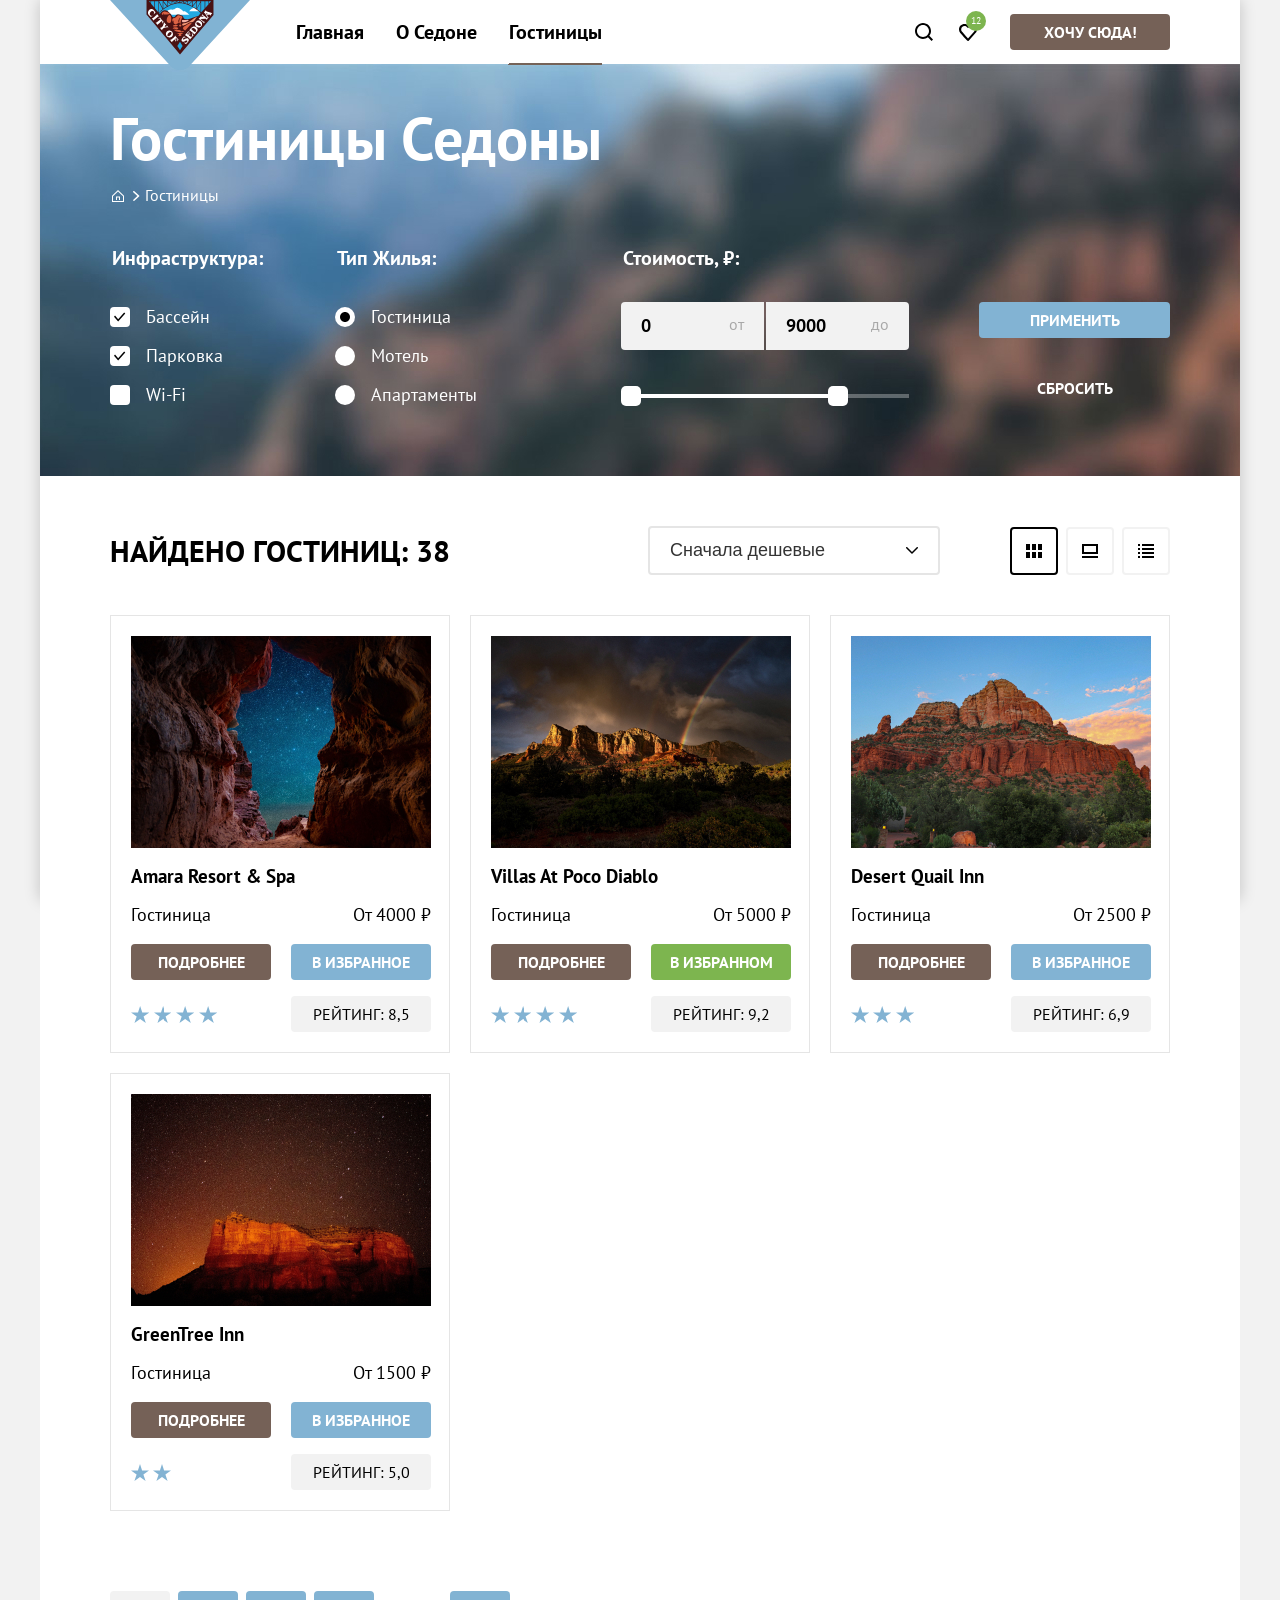
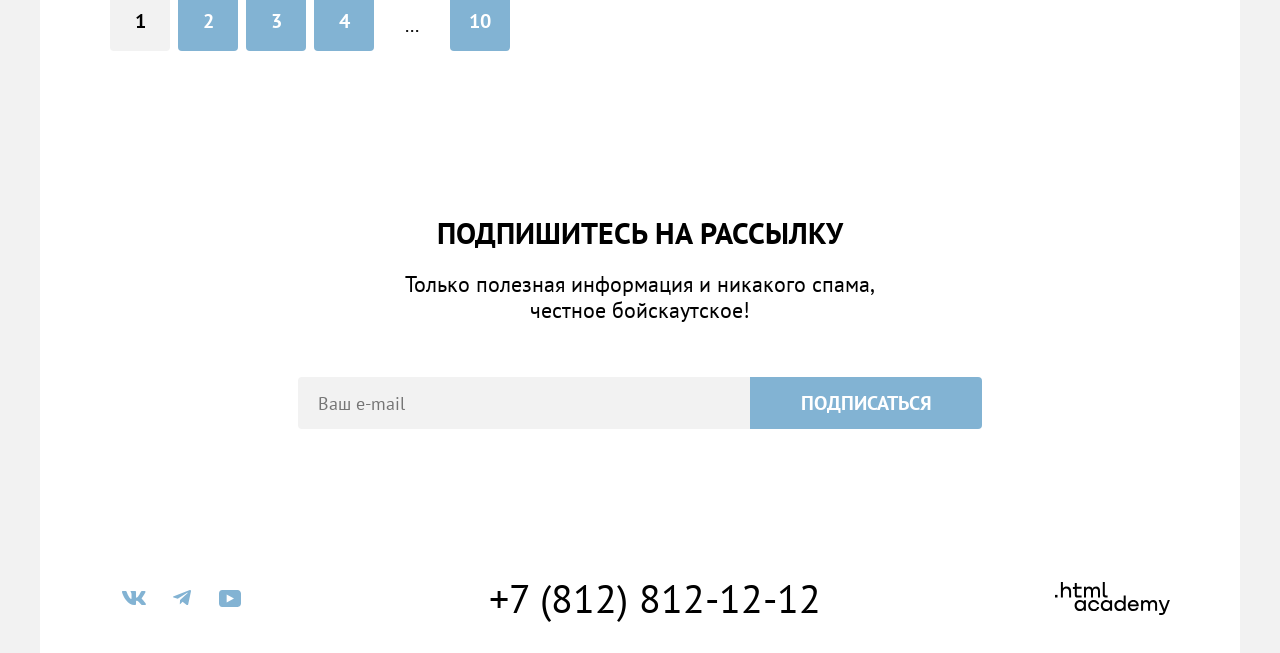
==== commit 101453e4: "all without modal" ====
--- a/catalog.html
+++ b/catalog.html
@@ -129,17 +129,17 @@
                 Инфраструктура:
               </legend>
 
-              <label class="text text__checkbox text__on-bg checkbox-label">
+              <label class="text label__form text__on-bg checkbox-label">
                 <input class="checkbox" type="checkbox" name="pool" id="pool" checked>
                 Бассейн
               </label>
 
-              <label class="text__checkbox text__on-bg checkbox-label" >
+              <label class="label__form text__on-bg checkbox-label" >
                 <input class="checkbox" type="checkbox" name="parking" id="parking" checked>
                 Парковка
               </label>
 
-              <label class="text__checkbox text__on-bg checkbox-label">
+              <label class="label__form text__on-bg checkbox-label">
                 <input class="checkbox" type="checkbox" name="wifi" id="wifi">
                 Wi-Fi
               </label>
@@ -152,40 +152,40 @@
                 Тип жилья:
               </legend>
 
-              <label class="text__checkbox text__on-bg radio-label">
+              <label class="label__form text__on-bg radio-label">
                 <input class="radio-button" type="radio" name="hotel-type" value="hotel" checked>
                 Гостиница
               </label>
 
-              <label class="text__checkbox text__on-bg radio-label">
+              <label class="label__form text__on-bg radio-label">
                 <input class="radio-button" type="radio" name="hotel-type" value="motel">
                 Мотель
               </label>
 
-              <label class="text__checkbox text__on-bg radio-label">
+              <label class="label__form text__on-bg radio-label">
                 <input class="radio-button" type="radio" name="hotel-type" value="apartments">
                 Апартаменты
               </label>
 
             </fieldset>
 
-            <fieldset class="form-group form-group-cost">
+            <fieldset class="form-group form-group-price">
 
               <legend class="title title__smaller text__on-bg form-group-legend">
                 Стоимость, ₽:
               </legend>
 
-              <div class="form-group-cost-label-wrapper">
-
-                <label class="label-cost">
-                  <input class="text input input-cost" type="number"
+              <div class="form-group-price-label-wrapper">
+
+                <label class="label-price">
+                  <input class="text input input-price" type="number"
                     placeholder="0" name="min-price" id="min-price"
                     required>
                     <span class="input-text">от</span>
                 </label>
 
-                <label class="label-cost">
-                  <input class="text input input-cost" type="number"
+                <label class="label-price">
+                  <input class="text input input-price" type="number"
                     placeholder="9000" name="max-price" id="max-price"
                     required>
                     <span class="input-text">до</span>
@@ -193,15 +193,27 @@
 
               </div>
 
-              <div class="form-group-cost-range-wrapper">
-
-                <input class="form-group-range" type="range"
-                  name="min-price-range" value="0" id="min-price-range"
-                  min="0" max="100000" step="100">
-
-                <input class="form-group-range" type="range"
-                  name="max-price-range" value="9000" id="max-price-range"
-                  min="0" max="100000" step="100">
+              <div class="form-group-price-range">
+
+                <label class="visually-hidden">
+                  Диапазон цен
+                </label>
+
+                <div class="price-interval">
+
+                  <button class="range-toogle range-toogle__min" type="button">
+                    <label class="visually-hidden">
+                      Минимальная цена
+                    </label>
+                  </button>
+
+                  <button class="range-toogle range-toogle__max" type="button">
+                    <label class="visually-hidden">
+                      Максимальная цена
+                    </label>
+                  </button>
+
+                </div>
 
               </div>
 
--- a/styles/styles.css
+++ b/styles/styles.css
@@ -22,6 +22,7 @@
   --bg-main: #82B3D3;
   --bg-secondary-1: rgba(131, 179, 211, 12%);
   --bg-secondary-2: rgba(131, 179, 211, 20%);
+  --bg-range: rgba(255, 255, 255, 30%);
 
   --icon-basic: #000000;
   --icon-secondary: #83B3D3;
@@ -709,21 +710,19 @@
   gap: 16px;
 }
 
-.form-group-legend {
-  margin-bottom: auto;
-}
-
-.text__checkbox {
-  display: flex;
+.label__form {
+  display: flex;
+  flex-wrap: wrap;
+  max-width: 150px;
   align-items:center;
   padding-left: 36px;
   font-size: 18px;
   line-height: 23px;
+  position: relative;
 }
 
 .checkbox {
   appearance: none;
-  position: relative;
   margin: 0;
 }
 
@@ -736,8 +735,8 @@
   border-radius: 4px;
   background-color: var(--bg-basic);
   position: absolute;
-  left: -36px;
-  top: -10px;
+  left: 0;
+  top: calc((100% - 20px) * 0.5);
 }
 
 .checkbox:checked::after {
@@ -765,7 +764,6 @@
 
 .radio-button {
   appearance: none;
-  position: relative;
   margin: 0;
 }
 
@@ -778,8 +776,8 @@
   border-radius: 50%;
   background-color: var(--bg-basic);
   position: absolute;
-  left: -36px;
-  top: -10px;
+  left: 0;
+  top: calc((100% - 20px) * 0.5);
 }
 
 .radio-button:checked::after {
@@ -805,44 +803,45 @@
   opacity: 30%;
 }
 
-.form-group-cost {
+.form-group-price {
   margin-left: auto;
 }
 
-.form-group-cost-label-wrapper {
+.form-group-price-label-wrapper {
   display: flex;
   gap: 2px;
   max-width: 288px;
-}
-
-.label-cost {
+  margin-bottom: 20px;
+}
+
+.label-price {
   width: 143px;
   height: 48px;
   position: relative;
 }
 
-.input-cost {
+.input-price {
   width: 100%;
   border: none;
   padding: 12px 20px;
   appearance: textfield;
 }
 
-.input-cost::placeholder {
+.input-price::placeholder {
   color: var(--text-primary);
   font-weight: 700;
 }
 
-.input-cost::-webkit-inner-spin-button,
-.input-cost::-webkit-outer-spin-button {
+.input-price::-webkit-inner-spin-button,
+.input-price::-webkit-outer-spin-button {
   appearance: none;
 }
 
-.label-cost:nth-of-type(2n+1) .input-cost{
+.label-price:nth-of-type(2n+1) .input-price{
   border-radius: 4px 0 0 4px;
 }
 
-.label-cost:nth-of-type(2n) .input-cost {
+.label-price:nth-of-type(2n) .input-price {
   border-radius: 0 4px 4px 0;
 }
 
@@ -854,15 +853,44 @@
   opacity: 30%;
 }
 
-.form-group-cost-range-wrapper {
-  display: flex;
-}
-
-.form-group-range {
-  display: block;
-  width: 140px;
-  margin: 0;
-  padding: 0;
+.form-group-price-range {
+  width: 100%;
+  height: 20px;
+  display: flex;
+  align-items:center;
+}
+
+.price-interval {
+  width: 100%;
+  height: 4px;
+  /*background-color: var(--bg-basic);*/
+  background-image: linear-gradient(90deg, var(--bg-basic) 210px,
+    var(--bg-range) 210px);
+  position: relative;
+}
+
+.range-toogle {
+  position: absolute;
+  width: 20px;
+  height: 20px;
+  border-radius: 5px;
+  border: none;
+  background-color: var(--bg-basic);
+  top: -8px;
+}
+
+.range-toogle:hover {
+  cursor: move;
+  box-shadow: 0px 4px 10px 0px rgba(0, 0, 0, 0.25);
+}
+
+.range-toogle:active {
+  border: 2px solid var(--icon-secondary);
+  box-shadow: 0 4px 10px 0 rgba(0, 0, 0, 0.25);
+}
+
+.range-toogle__max {
+  right: 61px;
 }
 
 .form-group-wrapper {
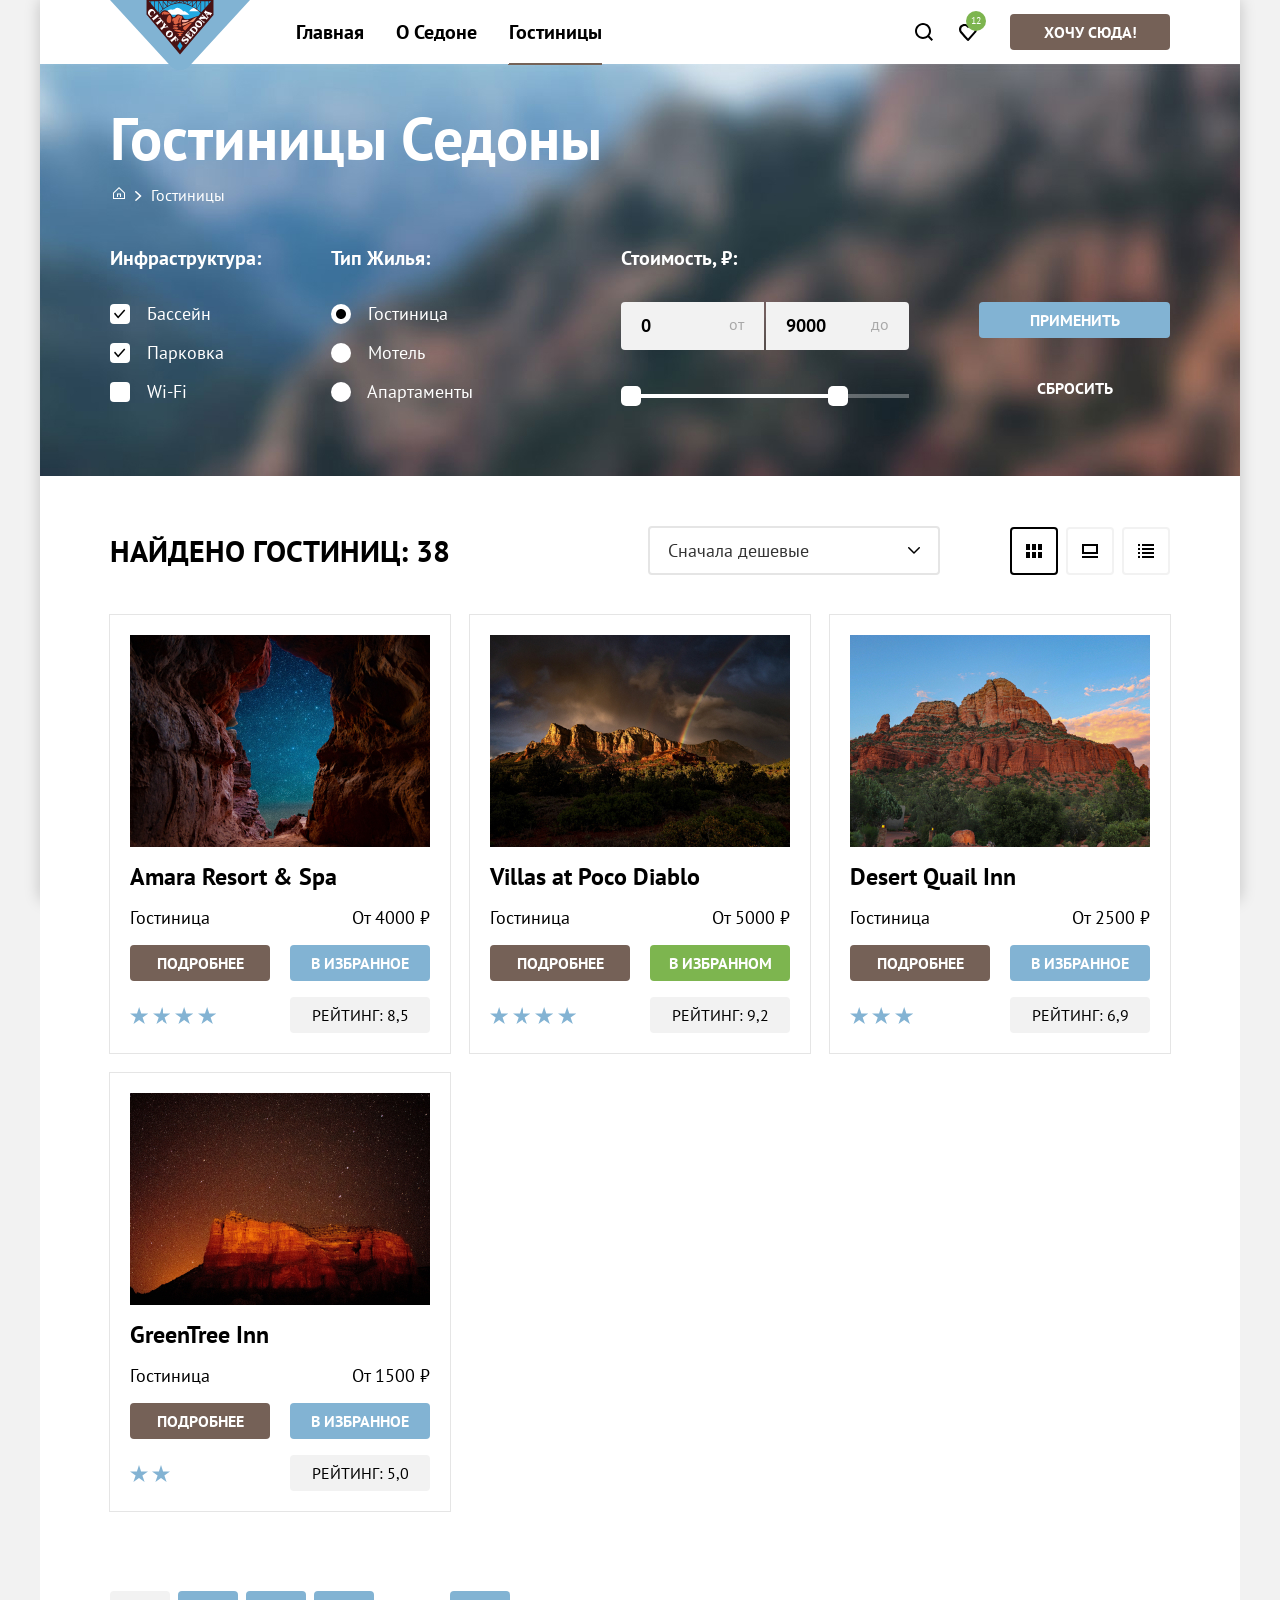
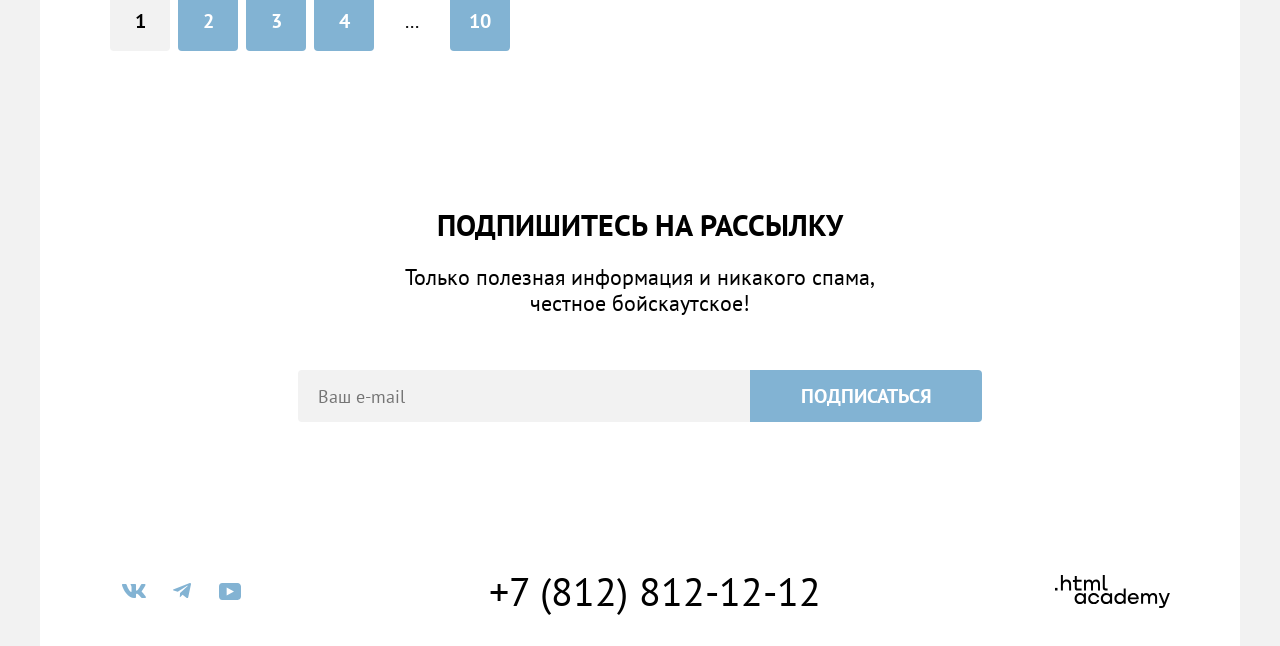
==== commit 88cb0ce2: "fix for pixel perfect" ====
--- a/catalog.html
+++ b/catalog.html
@@ -129,17 +129,20 @@
                 Инфраструктура:
               </legend>
 
-              <label class="text label__form text__on-bg checkbox-label">
+              <label class="text label__form text__on-bg checkbox-label"
+                for="pool">
                 <input class="checkbox" type="checkbox" name="pool" id="pool" checked>
                 Бассейн
               </label>
 
-              <label class="label__form text__on-bg checkbox-label" >
+              <label class="label__form text__on-bg checkbox-label"
+                for="parking">
                 <input class="checkbox" type="checkbox" name="parking" id="parking" checked>
                 Парковка
               </label>
 
-              <label class="label__form text__on-bg checkbox-label">
+              <label class="label__form text__on-bg checkbox-label"
+                for="wifi">
                 <input class="checkbox" type="checkbox" name="wifi" id="wifi">
                 Wi-Fi
               </label>
@@ -152,18 +155,24 @@
                 Тип жилья:
               </legend>
 
-              <label class="label__form text__on-bg radio-label">
-                <input class="radio-button" type="radio" name="hotel-type" value="hotel" checked>
+              <label class="label__form text__on-bg radio-label"
+                for="hotel-type-hotel">
+                <input class="radio-button" type="radio" name="hotel-type"
+                  value="hotel" id="hotel-type-hotel" checked>
                 Гостиница
               </label>
 
-              <label class="label__form text__on-bg radio-label">
-                <input class="radio-button" type="radio" name="hotel-type" value="motel">
+              <label class="label__form text__on-bg radio-label"
+                for="hotel-type-motel">
+                <input class="radio-button" type="radio" name="hotel-type"
+                  value="motel" id="hotel-type-motel">
                 Мотель
               </label>
 
-              <label class="label__form text__on-bg radio-label">
-                <input class="radio-button" type="radio" name="hotel-type" value="apartments">
+              <label class="label__form text__on-bg radio-label"
+                for="hotel-type-apartments">
+                <input class="radio-button" type="radio" name="hotel-type"
+                  value="apartments" id="hotel-type-apartments">
                 Апартаменты
               </label>
 
@@ -177,14 +186,14 @@
 
               <div class="form-group-price-label-wrapper">
 
-                <label class="label-price">
+                <label class="label-price" for="min-price">
                   <input class="text input input-price" type="number"
                     placeholder="0" name="min-price" id="min-price"
                     required>
                     <span class="input-text">от</span>
                 </label>
 
-                <label class="label-price">
+                <label class="label-price" for="max-price">
                   <input class="text input input-price" type="number"
                     placeholder="9000" name="max-price" id="max-price"
                     required>
@@ -195,22 +204,22 @@
 
               <div class="form-group-price-range">
 
-                <label class="visually-hidden">
+                <span class="visually-hidden">
                   Диапазон цен
-                </label>
+                </span>
 
                 <div class="price-interval">
 
                   <button class="range-toogle range-toogle__min" type="button">
-                    <label class="visually-hidden">
+                    <span class="visually-hidden">
                       Минимальная цена
-                    </label>
+                    </span>
                   </button>
 
                   <button class="range-toogle range-toogle__max" type="button">
-                    <label class="visually-hidden">
+                    <span class="visually-hidden">
                       Максимальная цена
-                    </label>
+                    </span>
                   </button>
 
                 </div>
@@ -299,7 +308,7 @@
             <li class="card-item">
 
               <a class="card-link card-link__header" href="#" tabindex="-1">
-                <h3 class="title title__small-nonocase">
+                <h3 class="title title__small-nonecase">
                   Amara Resort & Spa
                 </h3>
               </a>
@@ -335,7 +344,7 @@
             <li class="card-item">
 
               <a class="card-link card-link__header" href="#" tabindex="-1">
-                <h3 class="title title__small-nonocase">
+                <h3 class="title title__small-nonecase">
                   Villas at Poco Diablo
                 </h3>
               </a>
@@ -371,7 +380,7 @@
             <li class="card-item">
 
               <a class="card-link card-link__header" href="#" tabindex="-1">
-                <h3 class="title title__small-nonocase">
+                <h3 class="title title__small-nonecase">
                   Desert Quail Inn
                 </h3>
               </a>
@@ -407,7 +416,7 @@
             <li class="card-item">
 
               <a class="card-link card-link__header" href="#" tabindex="-1">
-                <h3 class="title title__small-nonocase">
+                <h3 class="title title__small-nonecase">
                   GreenTree Inn
                 </h3>
               </a>
@@ -479,8 +488,8 @@
             Подпишитесь на рассылку
           </h2>
 
-          <p class="text text__margin-bottom-auto subscribe-text">
-            Только полезная информация и никакого спама,
+          <p class="text subscribe-text">
+            Только полезная информация и никакого спама,<br>
             честное бойскаутское!
           </p>
 
@@ -492,10 +501,11 @@
             </label>
 
             <input class="input input__subscriptions" type="email"
-              name="subscriptions-email" id="subscriptions-email" placeholder="Ваш e-mail"
-              required>
-
-            <button class="button button__big-text button__secondary button__subscribe">
+              name="subscriptions-email" id="subscriptions-email"
+              placeholder="Ваш e-mail" required>
+
+            <button class="button button__big-text button__secondary
+              button__subscribe" type="button">
               Подписаться
             </button>
 
--- a/styles/styles.css
+++ b/styles/styles.css
@@ -23,6 +23,9 @@
   --bg-secondary-1: rgba(131, 179, 211, 12%);
   --bg-secondary-2: rgba(131, 179, 211, 20%);
   --bg-range: rgba(255, 255, 255, 30%);
+  --bg-modal: rgba(242, 242, 242, 80%);
+  --bg-modal-date: rgba(0, 0, 0, 30%);
+  --bg-dark: #333333;
 
   --icon-basic: #000000;
   --icon-secondary: #83B3D3;
@@ -55,7 +58,7 @@
 }
 
 /* базовые стили */
-* {
+*, *::after, *::before {
   box-sizing: border-box;
 }
 
@@ -94,6 +97,7 @@
 
 /* шрифты заголовков */
 .title {
+  font-family: inherit;
   font-weight: 700;
   text-transform: capitalize;
   color: var(--text-primary);
@@ -120,6 +124,7 @@
 .title__small-nonecase {
   font-size: 24px;
   line-height: 28px;
+  text-transform: none;
 }
 
 .title__smaller {
@@ -130,6 +135,7 @@
 /* шрифты для основного контента */
 .text {
   margin: 0;
+  font-family: inherit;
   font-size: 22px;
   line-height: 26px;
   color: var(--text-primary);
@@ -183,19 +189,14 @@
   background-color: var(--button-primary);
 }
 
-.button:hover {
+.button:not(:disabled):hover {
   background-color: var(--button-primary-hover);
 }
 
 .button:active {
   color: var(--button-active-text);
 }
-/* временно убрал, по стайлгайду нет рамки на основных кнопках
-.button:focus-visible {
-  outline: none;
-  box-shadow: none;
-}
-*/
+
 .button:disabled {
   background-color: var(--button-disabled);
 }
@@ -204,7 +205,7 @@
   background-color: var(--button-secondary);
 }
 
-.button__secondary:hover {
+.button__secondary:not(:disabled):hover {
   background-color: var(--button-secondary-hover);
 }
 
@@ -216,7 +217,7 @@
   background-color: var(--button-selected);
 }
 
-.button__selected:hover {
+.button__selected:not(:disabled):hover {
   background-color: var(--button-selected-hover);
 }
 
@@ -228,7 +229,7 @@
   background-color: transparent;
 }
 
-.button__reset:hover {
+.button__reset:not(:disabled):hover {
   background-color: transparent;
   opacity: 60%;
 }
@@ -262,8 +263,8 @@
   display: block;
   font-family: inherit;
   font-size: 18px;
+  line-height: 24px;
   font-weight: 700;
-  line-height: 24px;
   color: var(--text-primary);
   background-color: var(--form-elements-2);
 }
@@ -272,7 +273,7 @@
   font-weight: 400;
 }
 
-.input:hover {
+.input:not(:disabled):hover {
   background-color: var(--form-elements-1);
 }
 
@@ -303,7 +304,7 @@
   display: block;
   width: 140px;
   height: 70px;
-  margin-bottom: -6px;
+  margin: 0 -2px -6px 0;
 }
 
 .navigation-menu {
@@ -400,12 +401,12 @@
 }
 
 /* блок main */
-/* страница index.html */
 .main {
   flex-grow: 1;
   background-color: var(--bg-basic);
 }
 
+/* страница index.html */
 /* секция hero */
 .hero {
   padding: 51px 0 82px;
@@ -496,7 +497,7 @@
   width: 58px;
   height: 0;
   border: 1px solid rgba(0, 0, 0, 30%);
-  /*border 1px, так как внутри рамки пусто*/
+  /*border 1px, так как внутри рамки пусто, получается линия в 2px*/
   position: absolute;
   left: calc(50% - 30px);
   bottom: -30px;
@@ -529,7 +530,7 @@
 .service-item {
   list-style: none;
   min-height: 385px;
-  padding: 183px 81px 85px;
+  padding: 183px 85px 81px;
   background-repeat: no-repeat;
   background-position: center 81px;
 }
@@ -587,11 +588,11 @@
 }
 
 .subscribe-title {
-  margin-bottom: 20px;
+  margin-bottom: 21px;
 }
 
 .subscribe-text {
-  margin: 0 105px 54px;
+  margin-bottom: 54px;
 }
 
 .subscription-form {
@@ -610,6 +611,269 @@
   width: 232px;
   border: 0;
   border-radius: 0 4px 4px 0;
+}
+
+/* модальное окно */
+.modal {
+  width: 717px;
+  min-height: 576px;
+  padding: 64px 70px;
+  border:none;
+  border-radius: 30px;
+  margin: auto;
+  position: fixed;
+}
+
+.modal::backdrop {
+  background-color: var(--bg-modal);
+}
+
+.close-modal {
+  position: absolute;
+  width: 52px;
+  height: 52px;
+  margin: 0;
+  padding: 0;
+  border: none;
+  border-radius: 50%;
+  right: 52px;
+}
+
+.close-modal::after {
+  content: "";
+  position: absolute;
+  display: block;
+  width: 52px;
+  height: 52px;
+  mask-image: url("../images/icons/cross.svg");
+  mask-repeat: no-repeat;
+  mask-position: center;
+  background-color: var(--icon-basic);
+  top: 0;
+}
+
+.close-modal:not(:disabled):hover {
+  background-color: var(--form-elements-1);
+}
+
+.close-modal:focus-visible {
+  background-color: var(--form-elements-1);
+}
+
+.close-modal:active {
+  background-color: var(--form-elements-1);
+}
+
+.close-modal:active::after {
+  background-color: var(--bg-modal-date);
+}
+
+.search-form-title {
+  margin-bottom: 64px;
+}
+
+.search-hotel-form {
+  display: grid;
+  grid-template-columns: auto 440px;
+}
+
+.text__arrival-date {
+  grid-row: 1/3;
+  padding: 12px 8px 12px 0;
+}
+
+.text__departure-date {
+  grid-row: 3/5;
+  padding: 12px 8px 12px 0;
+}
+
+.label-date {
+  display: block;
+  position: relative;
+}
+
+.label-date::after {
+  content: "";
+  position: absolute;
+  display: block;
+  width: 20px;
+  height: 20px;
+  mask-image: url("../images/icons/date.svg");
+  background-color: var(--bg-modal-date);
+  mask-repeat: no-repeat;
+  mask-position: center;
+  top: 14px;
+  right: 20px;
+}
+
+.input__date {
+  width: 100%;
+  height: 48px;
+  padding: 12px 20px;
+  border:none;
+  border-radius: 4px;
+}
+
+.text__modal-date-arrival {
+  padding: 4px 20px;
+  min-height: 48px;
+}
+
+.text__modal-date-departure {
+  padding: 4px 20px;
+  min-height: 48px;
+}
+
+.persons {
+  grid-column: 1/-1;
+  display: flex;
+  flex-wrap: wrap;
+  justify-content: space-between;
+  margin-bottom: 48px;
+}
+
+.person-count {
+  display: flex;
+  align-items: center;
+  justify-content: space-between;
+}
+
+.person-count__adults {
+  min-width: 247px;
+  margin-right: 10px;
+}
+
+.person-count__children {
+  min-width: 242px;
+}
+
+.text-children-wrapper {
+  display: flex;
+  gap: 10px;
+  position: relative;
+}
+
+.button-info {
+  width: 26px;
+  height: 26px;
+  margin: 0;
+  padding: 0;
+  border: none;
+  border-radius: 50%;
+  background-color: var(--icon-secondary);
+  position: relative;
+}
+
+.button-info::after {
+  content: "";
+  position: absolute;
+  width: 26px;
+  height: 26px;
+  mask-image: url("../images/icons/info.svg");
+  mask-repeat: no-repeat;
+  mask-position: center;
+  background-color: var(--bg-basic);
+  top: 0;
+  left: 0;
+}
+
+.text__tooltip {
+  display: none;
+  position: absolute;
+  width: 256px;
+  font-size: 16px;
+  line-height: 20px;
+  padding: 15px 18px 18px 22px;
+  border-radius: 10px;
+  background-color: var(--bg-dark);
+  top: 40px;
+  left: -56px;
+}
+
+.text__tooltip::after {
+  content: "";
+  position: absolute;
+  width: 19px;
+  height: 9px;
+  background-color: var(--bg-dark);
+  background-image:
+    linear-gradient(135deg, var(--bg-basic) 33%, transparent 33%),
+    linear-gradient(225deg, var(--bg-basic) 33%, transparent 33%);
+  top: -9px;
+  left: calc(50% - 10px);
+}
+
+.button-info:not(:disabled):hover + .text__tooltip {
+  display: block;
+}
+
+.count-wrapper {
+  display: flex;
+  align-items:center;
+  min-width: 110px;
+  padding: 12px 10px;
+  background-color: var(--form-elements-2);
+  border-radius: 4px;
+}
+
+.button-count {
+  width: 20px;
+  height: 20px;
+  padding: 0;
+  border: none;
+  border-radius: 4px;
+  position: relative;
+}
+
+.button-count::after {
+  content:"";
+  position: absolute;
+  width: 20px;
+  height: 20px;
+  top: 0;
+  left: 0;
+  mask-repeat: no-repeat;
+  mask-position: center;
+  background-color: var(--text-active);
+}
+
+.button-count-plus::after {
+  mask-image: url("../images/icons/plus.svg");
+}
+
+.button-count-minus::after {
+  mask-image: url("../images/icons/minus.svg");
+}
+
+.button-count:not(:disabled):hover::after {
+  background-color: var(--icon-basic);
+}
+
+.button-count:focus-visible::after {
+  background-color: var(--icon-basic);
+}
+
+.button-count:active::after {
+  background-color: var(--text-active);
+}
+
+.input__count {
+  width: 31px;
+  border: none;
+  padding: 0;
+  margin: 0 10px;
+  text-align: center;
+  appearance: textfield;
+}
+
+.input__count::-webkit-inner-spin-button,
+.input__count::-webkit-outer-spin-button {
+  appearance: none;
+}
+
+.button__search-modal {
+  grid-column: 1/-1;
+  height: 60px;
 }
 
 /* страница catalog.html */
@@ -634,7 +898,7 @@
   padding: 0;
   display: flex;
   flex-wrap: wrap;
-  gap: 20px;
+  gap: 24px;
   min-height: 21px;
   list-style: none;
 }
@@ -670,15 +934,15 @@
 
 .breadcrubs-link__home {
   display: block;
-  min-width: 15px;
+  min-width: 17px;
   min-height: 21px;
 }
 
 .breadcrubs-link__home::after {
   content: "";
   display: block;
-  min-width: 15px;
-  min-height: 21px;
+  min-width: 13px;
+  min-height: 15px;
   mask-image: url("../images/icons/home.svg");
   mask-repeat: no-repeat;
   mask-position: center;
@@ -704,21 +968,24 @@
   padding: 0;
   min-width: 150px;
   border:none;
-  display: flex;
-  flex-direction: column;
-  justify-content: flex-end;
-  gap: 16px;
+}
+
+.form-group-legend {
+  margin-bottom: 32px;
+  padding: 0;
 }
 
 .label__form {
-  display: flex;
-  flex-wrap: wrap;
-  max-width: 150px;
-  align-items:center;
-  padding-left: 36px;
+  display: block;
+  max-width: 250px;
+  padding-left: 32px;
   font-size: 18px;
   line-height: 23px;
   position: relative;
+}
+
+.label__form:not(:last-of-type) {
+  margin-bottom: 16px;
 }
 
 .checkbox {
@@ -736,7 +1003,7 @@
   background-color: var(--bg-basic);
   position: absolute;
   left: 0;
-  top: calc((100% - 20px) * 0.5);
+  top: 2px;
 }
 
 .checkbox:checked::after {
@@ -811,7 +1078,7 @@
   display: flex;
   gap: 2px;
   max-width: 288px;
-  margin-bottom: 20px;
+  margin-bottom: 36px;
 }
 
 .label-price {
@@ -863,7 +1130,6 @@
 .price-interval {
   width: 100%;
   height: 4px;
-  /*background-color: var(--bg-basic);*/
   background-image: linear-gradient(90deg, var(--bg-basic) 210px,
     var(--bg-range) 210px);
   position: relative;
@@ -879,7 +1145,7 @@
   top: -8px;
 }
 
-.range-toogle:hover {
+.range-toogle:not(:disabled):hover {
   cursor: move;
   box-shadow: 0px 4px 10px 0px rgba(0, 0, 0, 0.25);
 }
@@ -927,18 +1193,18 @@
 .catalog-select {
   width: 292px;
   height: 49px;
-  padding: 11px 20px;
+  padding: 11px 18px;
   appearance: none;
   border: 2px solid var(--form-elements-1);
   border-radius: 4px;
   background-color: var(--bg-basic);
   background-image:url("../images/icons/arrow.svg");
   background-repeat: no-repeat;
-  background-position: center right 20px;
+  background-position: center right 18px;
   cursor: pointer;
 }
 
-.catalog-select:hover {
+.catalog-select:not(:disabled):hover {
   border: 2px solid var(--button-secondary-hover);
 }
 
@@ -1020,7 +1286,7 @@
   gap: 16px 20px;
   min-height: 438px;
   padding: 20px;
-  border: 1px solid var(--form-elements-1);
+  outline: 1px solid var(--form-elements-1);
 }
 
 .card-link {
@@ -1142,26 +1408,11 @@
   background-color: var(--form-elements-2);
 }
 
-.pagination-link-current:hover {
-  color: var(--text-primary);
-  background-color: var(--form-elements-2);
-}
-
-.pagination-link-current:focus-visible {
-  color: var(--text-primary);
-  background-color: var(--form-elements-2);
-}
-
-.pagination-link-current:active {
-  color: var(--text-primary);
-  background-color: var(--form-elements-2);
-}
-
 .pagination-content {
   display: block;
   min-height: 60px;
   min-width: 60px;
-  padding: 16px;
+  padding: 12px;
   font-size: 20px;
   line-height: 36px;
   text-align: center;
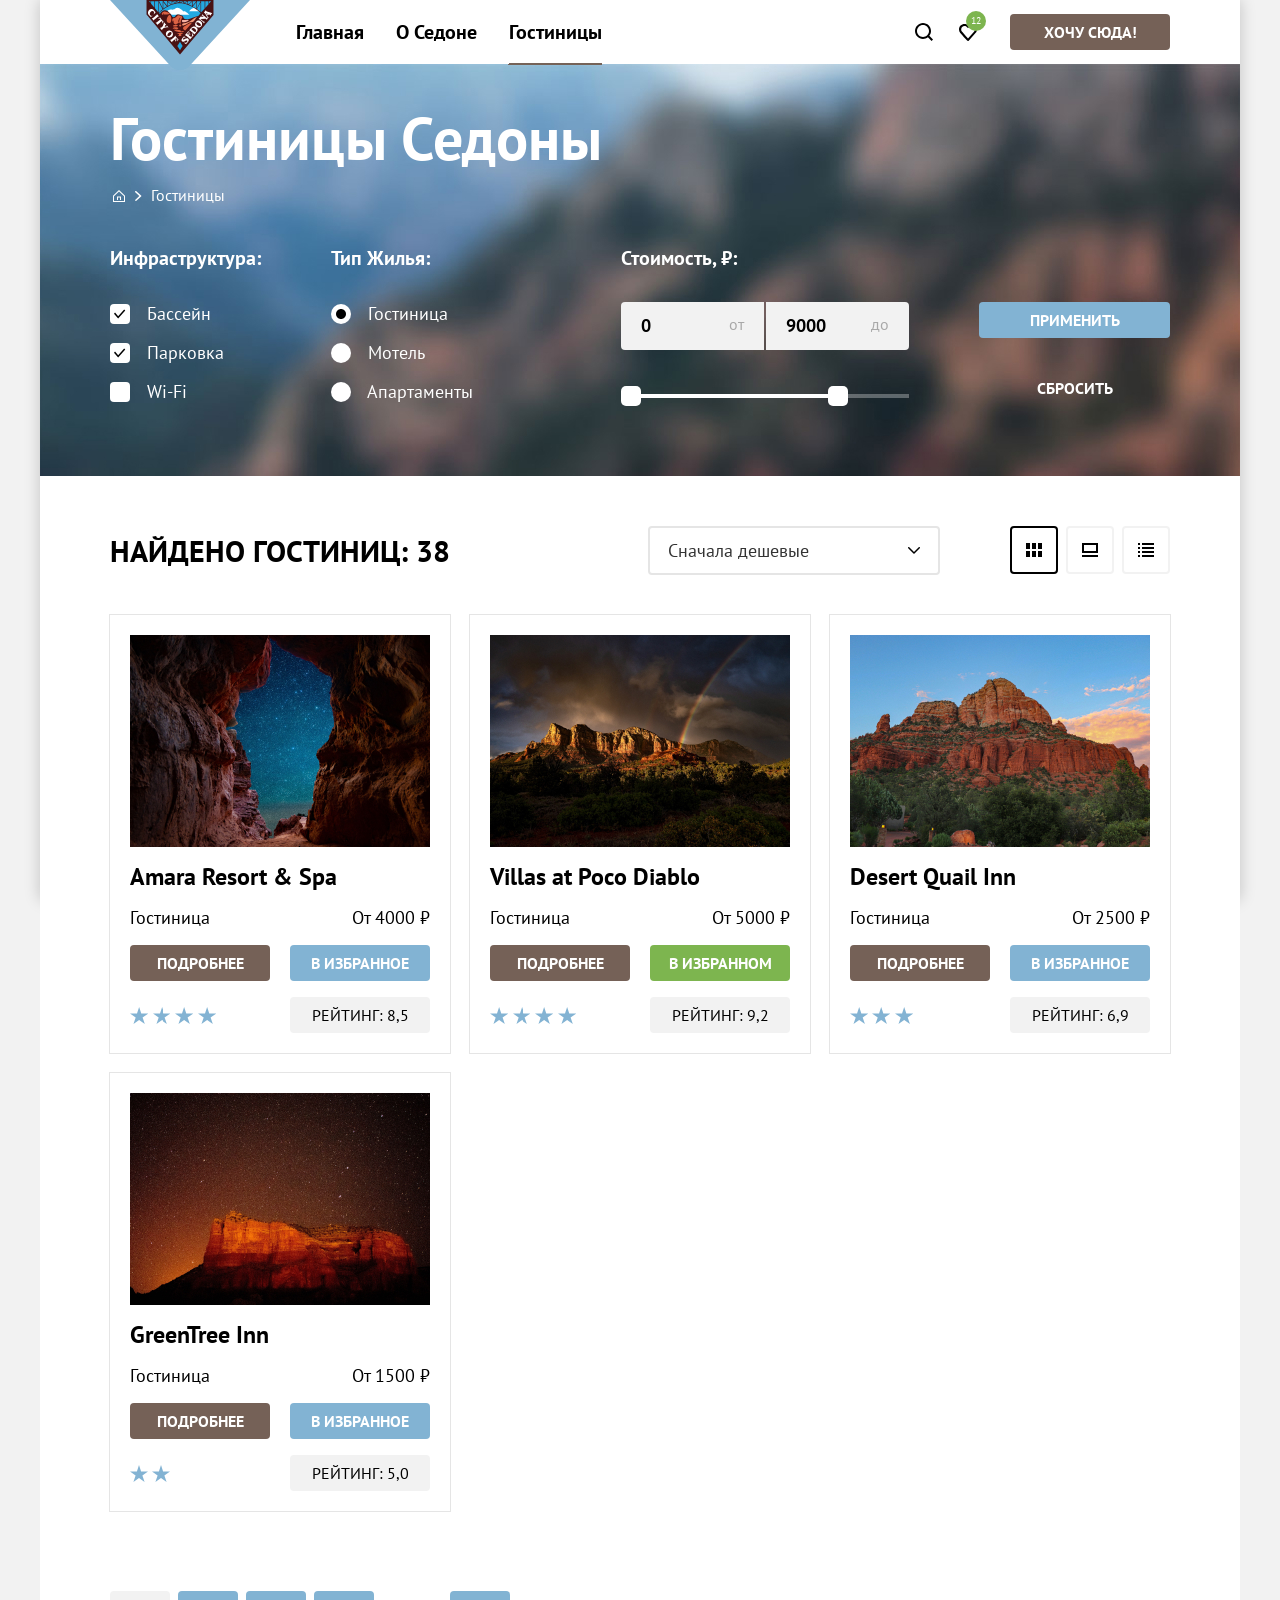
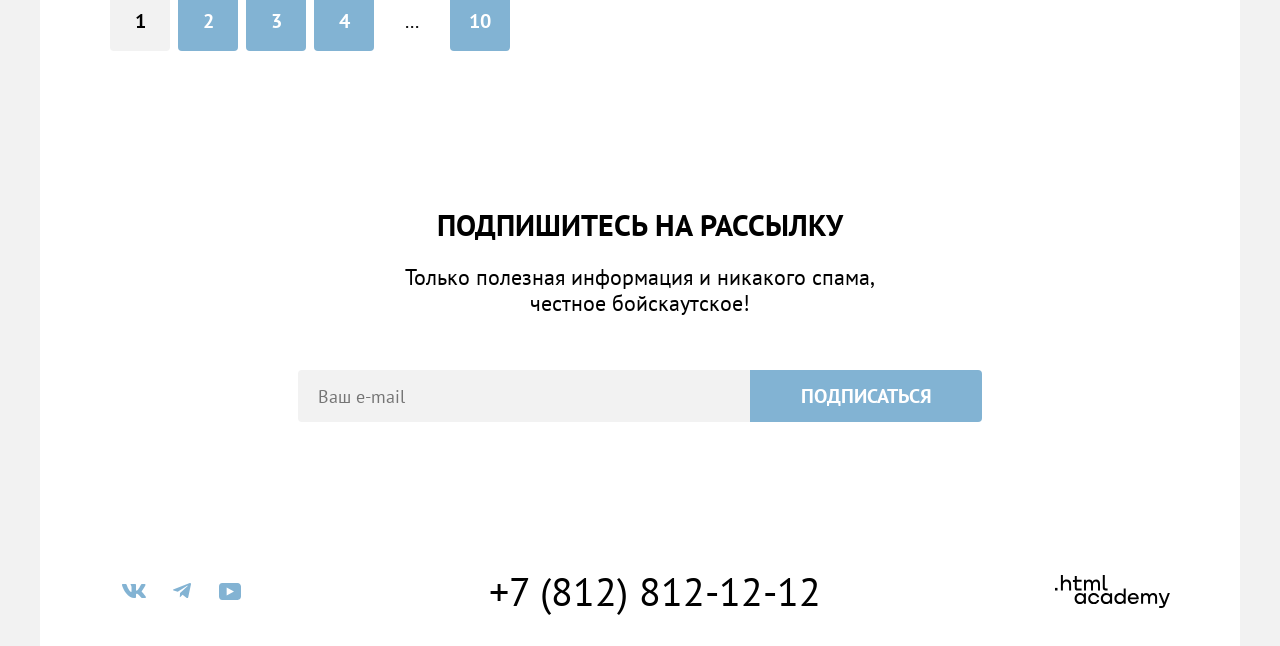
==== commit 0215c38b: "fix on criterias and auto-check" ====
--- a/catalog.html
+++ b/catalog.html
@@ -6,7 +6,7 @@
 
     <meta charset="utf-8">
     <title>HTML Academy: Седона</title>
-    <link rel="shortcut icon" href="./favicon.png" type="image/x-icon">
+    <link rel="shortcut icon" href="./favicon.ico" sizes="32x32" type="image/x-icon">
     <link rel="stylesheet" href="./styles/styles.css">
 
   </head>
@@ -123,122 +123,130 @@
           <form class="catalog-filter-form" method="get"
             action="https://echo.htmlacademy.ru/">
 
-            <fieldset class="form-group">
-
-              <legend class="title title__smaller text__on-bg form-group-legend">
-                Инфраструктура:
-              </legend>
-
-              <label class="text label__form text__on-bg checkbox-label"
-                for="pool">
-                <input class="checkbox" type="checkbox" name="pool" id="pool" checked>
-                Бассейн
-              </label>
-
-              <label class="label__form text__on-bg checkbox-label"
-                for="parking">
-                <input class="checkbox" type="checkbox" name="parking" id="parking" checked>
-                Парковка
-              </label>
-
-              <label class="label__form text__on-bg checkbox-label"
-                for="wifi">
-                <input class="checkbox" type="checkbox" name="wifi" id="wifi">
-                Wi-Fi
-              </label>
-
-            </fieldset>
-
-            <fieldset class="form-group">
-
-              <legend class="title title__smaller text__on-bg form-group-legend">
-                Тип жилья:
-              </legend>
-
-              <label class="label__form text__on-bg radio-label"
-                for="hotel-type-hotel">
-                <input class="radio-button" type="radio" name="hotel-type"
-                  value="hotel" id="hotel-type-hotel" checked>
-                Гостиница
-              </label>
-
-              <label class="label__form text__on-bg radio-label"
-                for="hotel-type-motel">
-                <input class="radio-button" type="radio" name="hotel-type"
-                  value="motel" id="hotel-type-motel">
-                Мотель
-              </label>
-
-              <label class="label__form text__on-bg radio-label"
-                for="hotel-type-apartments">
-                <input class="radio-button" type="radio" name="hotel-type"
-                  value="apartments" id="hotel-type-apartments">
-                Апартаменты
-              </label>
-
-            </fieldset>
-
-            <fieldset class="form-group form-group-price">
-
-              <legend class="title title__smaller text__on-bg form-group-legend">
-                Стоимость, ₽:
-              </legend>
-
-              <div class="form-group-price-label-wrapper">
-
-                <label class="label-price" for="min-price">
-                  <input class="text input input-price" type="number"
-                    placeholder="0" name="min-price" id="min-price"
-                    required>
-                    <span class="input-text">от</span>
+            <div class="filter-wrapper">
+
+              <fieldset class="form-group">
+
+                <legend class="title title__smaller text__on-bg form-group-legend">
+                  Инфраструктура:
+                </legend>
+
+                <label class="text label__form text__on-bg checkbox-label"
+                  for="pool">
+                  <input class="checkbox" type="checkbox" name="pool" id="pool" checked>
+                  Бассейн
                 </label>
 
-                <label class="label-price" for="max-price">
-                  <input class="text input input-price" type="number"
-                    placeholder="9000" name="max-price" id="max-price"
-                    required>
-                    <span class="input-text">до</span>
+                <label class="label__form text__on-bg checkbox-label"
+                  for="parking">
+                  <input class="checkbox" type="checkbox" name="parking" id="parking" checked>
+                  Парковка
                 </label>
 
+                <label class="label__form text__on-bg checkbox-label"
+                  for="wifi">
+                  <input class="checkbox" type="checkbox" name="wifi" id="wifi">
+                  Wi-Fi
+                </label>
+
+              </fieldset>
+
+              <fieldset class="form-group">
+
+                <legend class="title title__smaller text__on-bg form-group-legend">
+                  Тип жилья:
+                </legend>
+
+                <label class="label__form text__on-bg radio-label"
+                  for="hotel-type-hotel">
+                  <input class="radio-button" type="radio" name="hotel-type"
+                    value="hotel" id="hotel-type-hotel" checked>
+                  Гостиница
+                </label>
+
+                <label class="label__form text__on-bg radio-label"
+                  for="hotel-type-motel">
+                  <input class="radio-button" type="radio" name="hotel-type"
+                    value="motel" id="hotel-type-motel">
+                  Мотель
+                </label>
+
+                <label class="label__form text__on-bg radio-label"
+                  for="hotel-type-apartments">
+                  <input class="radio-button" type="radio" name="hotel-type"
+                    value="apartments" id="hotel-type-apartments">
+                  Апартаменты
+                </label>
+
+              </fieldset>
+
+            </div>
+
+            <div class="price-with-button-wrapper">
+
+              <fieldset class="form-group form-group-price">
+
+                <legend class="title title__smaller text__on-bg form-group-legend">
+                  Стоимость, ₽:
+                </legend>
+
+                <div class="form-group-price-label-wrapper">
+
+                  <label class="label-price" for="min-price">
+                    <input class="text input input-price" type="number"
+                      placeholder="0" name="min-price" id="min-price"
+                      required>
+                      <span class="input-text">от</span>
+                  </label>
+
+                  <label class="label-price" for="max-price">
+                    <input class="text input input-price" type="number"
+                      placeholder="9000" name="max-price" id="max-price"
+                      required>
+                      <span class="input-text">до</span>
+                  </label>
+
+                </div>
+
+                <div class="form-group-price-range">
+
+                  <span class="visually-hidden">
+                    Диапазон цен
+                  </span>
+
+                  <div class="price-interval">
+
+                    <button class="range-toogle range-toogle__min" type="button">
+                      <span class="visually-hidden">
+                        Минимальная цена
+                      </span>
+                    </button>
+
+                    <button class="range-toogle range-toogle__max" type="button">
+                      <span class="visually-hidden">
+                        Максимальная цена
+                      </span>
+                    </button>
+
+                  </div>
+
+                </div>
+
+              </fieldset>
+
+              <div class="form-group-wrapper">
+
+                <button class="button button__secondary button__cataloge-filter"
+                  type="submit">
+                  Применить
+                </button>
+
+                <button class="button button__reset  button__cataloge-filter"
+                  type="reset">
+                  Сбросить
+                </button>
+
               </div>
-
-              <div class="form-group-price-range">
-
-                <span class="visually-hidden">
-                  Диапазон цен
-                </span>
-
-                <div class="price-interval">
-
-                  <button class="range-toogle range-toogle__min" type="button">
-                    <span class="visually-hidden">
-                      Минимальная цена
-                    </span>
-                  </button>
-
-                  <button class="range-toogle range-toogle__max" type="button">
-                    <span class="visually-hidden">
-                      Максимальная цена
-                    </span>
-                  </button>
-
-                </div>
-
-              </div>
-
-            </fieldset>
-
-            <div class="form-group-wrapper">
-
-              <button class="button button__secondary button__cataloge-filter"
-                type="submit">
-                Применить
-              </button>
-
-              <button class="button button__reset  button__cataloge-filter"
-                type="reset">
-                Сбросить
-              </button>
 
             </div>
 
@@ -254,52 +262,57 @@
               Найдено гостиниц: 38
             </h2>
 
-            <select class="text text__small text__secondary catalog-select"
-              name="catalog-sort" id="catalog-sort" class="catalog-sort">
-
-              <option class="catalog-option" value="from_min_price">
-                Сначала дешевые
-              </option>
-              <option class="catalog-option" value="from_max_price">
-                Сначала дорогие
-              </option>
-              <option class="catalog-option"value="from_popular">
-                Сначала популярные
-              </option>
-
-            </select>
-
-            <ul class="card-view-list">
-
-              <li class="card-view-item">
-
-                <a class="card-view-link card-view-link__active
-                  card-view-link__tile"
-                  href="./catalog.html?view=tile">
-                  <span class="visually-hidden">Показать плитками</span>
-                </a>
-
-              </li>
-
-              <li class="card-view-item">
-
-                <a class="card-view-link card-view-link__card"
-                  href="./catalog.html?view=card">
-                  <span class="visually-hidden">Показать карточками</span>
-                </a>
-
-              </li>
-
-              <li class="card-view-item">
-
-                <a class="card-view-link card-view-link__list"
-                  href="./catalog.html?view=list">
-                  <span class="visually-hidden">Показать списком</span>
-                </a>
-
-              </li>
-
-            </ul>
+            <div class="catalog-filter-wrapper">
+
+              <select class="text text__small text__secondary catalog-select"
+                name="catalog-sort" id="catalog-sort">
+
+                <option class="catalog-option" value="from_min_price">
+                  Сначала дешевые
+                </option>
+                <option class="catalog-option" value="from_max_price">
+                  Сначала дорогие
+                </option>
+                <option class="catalog-option" value="from_popular">
+                  Сначала популярные
+                </option>
+
+              </select>
+
+              <ul class="card-view-list">
+
+                <li class="card-view-item">
+
+                  <a class="card-view-link card-view-link__active
+                    card-view-link__tile"
+                    href="./catalog.html?view=tile">
+                    <span class="visually-hidden">Показать плитками</span>
+                  </a>
+
+                </li>
+
+                <li class="card-view-item">
+
+                  <a class="card-view-link card-view-link__card"
+                    href="./catalog.html?view=card">
+                    <span class="visually-hidden">Показать карточками</span>
+                  </a>
+
+                </li>
+
+                <li class="card-view-item">
+
+                  <a class="card-view-link card-view-link__list"
+                    href="./catalog.html?view=list">
+                    <span class="visually-hidden">Показать списком</span>
+                  </a>
+
+                </li>
+
+              </ul>
+
+            </div>
+
 
           </header>
 
@@ -387,8 +400,8 @@
 
               <a class="card-link card-link__image" href="#" tabindex="-1">
                 <img class="card-img" src="./images/hotel-3.jpg"
-                  width="300" height="212" alt="Вид на звездное небо
-                  из горного ущелья">
+                  width="300" height="212" alt="Лес перед горой, на фоне
+                  вечернего неба">
               </a>
 
               <p class="text text__small">Гостиница</p>
@@ -423,8 +436,7 @@
 
               <a class="card-link card-link__image" href="#" tabindex="-1">
                 <img class="card-img" src="./images/hotel-4.jpg"
-                  width="300" height="212" alt="Вид на звездное небо
-                  из горного ущелья">
+                  width="300" height="212" alt="Гора на фоне звездного неба">
               </a>
 
               <p class="text text__small">Гостиница</p>
@@ -505,7 +517,7 @@
               placeholder="Ваш e-mail" required>
 
             <button class="button button__big-text button__secondary
-              button__subscribe" type="button">
+              button__subscribe" type="submit">
               Подписаться
             </button>
 
@@ -553,6 +565,7 @@
 
         <a class="logo logo__html-academy"
           href="https://htmlacademy.ru/intensive/htmlcss">
+          <span class="visually-hidden">Ссылка на курс HtmlAcademy</span>
         </a>
 
       </footer>
--- a/styles/styles.css
+++ b/styles/styles.css
@@ -2,24 +2,24 @@
   /* задание цветовой палитры по стайлгайду */
   --text-primary: #000000;
   --text-secondary: #333333;
-  --text-on-bg: #FFFFFF;
+  --text-on-bg: #ffffff;
   --text-on-bg-hover: rgba(255, 255, 255, 60%);
   --text-on-bg-active: rgba(255, 255, 255, 30%);
-  --text-error: #FF5757;
+  --text-error: #ff5757;
   --text-hover:#756157;
   --text-active: rgba(117, 97, 87, 30%);
 
   --button-primary: #756157;
-  --button-secondary: #82B3D3;
-  --button-selected: #7DB54F;
+  --button-secondary: #82b3d3;
+  --button-selected: #7db54f;
   --button-primary-hover: #615048;
-  --button-secondary-hover: #68A2CA;
-  --button-selected-hover: #6C9E42;
+  --button-secondary-hover: #68a2ca;
+  --button-selected-hover: #6c9e42;
   --button-active-text: rgba(255, 255, 255, 30%);
-  --button-disabled:#E5E5E5;
-
-  --bg-basic: #FFFFFF;
-  --bg-main: #82B3D3;
+  --button-disabled:#e5e5e5;
+
+  --bg-basic: #ffffff;
+  --bg-main: #82b3d3;
   --bg-secondary-1: rgba(131, 179, 211, 12%);
   --bg-secondary-2: rgba(131, 179, 211, 20%);
   --bg-range: rgba(255, 255, 255, 30%);
@@ -28,16 +28,16 @@
   --bg-dark: #333333;
 
   --icon-basic: #000000;
-  --icon-secondary: #83B3D3;
-  --icon-secondary-hover: #68A2CA;
+  --icon-secondary: #83b3d3;
+  --icon-secondary-hover: #68a2ca;
   --icon-secondary-active: rgba(104, 162, 202, 30%);
-  --icon-text: #7DB54F;
+  --icon-text: #7db54f;
   --icon-hover: #756157;
   --icon-active: rgba(117, 97, 87, 30%);
 
-  --form-inputs: #3F5E72;
-  --form-elements-1: #E5E5E5;
-  --form-elements-2: #F2F2F2;
+  --form-inputs: #3f5e72;
+  --form-elements-1: #e5e5e5;
+  --form-elements-2: #f2f2f2;
 }
 
 /* подключение шрифтов */
@@ -58,7 +58,9 @@
 }
 
 /* базовые стили */
-*, *::after, *::before {
+*,
+*::after,
+*::before {
   box-sizing: border-box;
 }
 
@@ -67,10 +69,10 @@
 }
 
 body {
-  font-family: "PT Sans";
+  font-family: "PT Sans", sans-serif;
   font-style: normal;
   height: 100%;
-  background-color: #f2f2f2;
+  background-color: var(--form-elements-2);
   margin: 0;
 }
 
@@ -210,7 +212,7 @@
 }
 
 .button__secondary:focus-visible {
-  background-color: var(--button-secondary);
+  background-color: var(--button-secondary-hover);
 }
 
 .button__selected {
@@ -413,7 +415,7 @@
   background-color: var(--bg-main);
   background-image: url("../images/decorative/devider.svg"),
     url("../images/hero-background.jpg");
-    background-position: bottom center;
+  background-position: bottom center;
   background-repeat: no-repeat;
   background-size: 100%;
 }
@@ -463,7 +465,7 @@
 }
 
 .advantages-item-text {
-  margin: 0 85px;
+  margin: 0 84px;
   padding: 20px 0;
 }
 
@@ -535,7 +537,7 @@
   background-position: center 81px;
 }
 
-.service-item:nth-of-type(2n+1) {
+.service-item:nth-of-type(2n + 1) {
   background-color: var(--bg-secondary-1);
 }
 
@@ -584,7 +586,7 @@
   background-color: var(--text-secondary);
   background-image: url("../images/subscribe.jpg");
   background-repeat: no-repeat;
-  background-size: contain;
+  background-size: cover;
 }
 
 .subscribe-title {
@@ -728,19 +730,23 @@
   grid-column: 1/-1;
   display: flex;
   flex-wrap: wrap;
-  justify-content: space-between;
   margin-bottom: 48px;
 }
 
 .person-count {
   display: flex;
+  gap: 5px;
   align-items: center;
-  justify-content: space-between;
+}
+
+.person-definition {
+  max-width: 137px;
+  margin-right: auto;
 }
 
 .person-count__adults {
   min-width: 247px;
-  margin-right: 10px;
+  margin-right: auto;
 }
 
 .person-count__children {
@@ -750,6 +756,8 @@
 .text-children-wrapper {
   display: flex;
   gap: 10px;
+  margin-right: auto;
+  align-items: center;
   position: relative;
 }
 
@@ -762,6 +770,7 @@
   border-radius: 50%;
   background-color: var(--icon-secondary);
   position: relative;
+  flex-shrink: 0;
 }
 
 .button-info::after {
@@ -787,7 +796,7 @@
   border-radius: 10px;
   background-color: var(--bg-dark);
   top: 40px;
-  left: -56px;
+  right: -115px;
 }
 
 .text__tooltip::after {
@@ -803,7 +812,9 @@
   left: calc(50% - 10px);
 }
 
-.button-info:not(:disabled):hover + .text__tooltip {
+.button-info:not(:disabled):hover > .text__tooltip,
+.button-info:not(:disabled):focus-visible > .text__tooltip
+ {
   display: block;
 }
 
@@ -881,8 +892,10 @@
 .catalog-section-header {
   min-height: 412px;
   padding: 35px 70px 70px;
+  background-color: var(--text-secondary);
   background-image: url("../images/cataloge-filter.jpg");
-  background-color: var(--bg-main);
+  background-repeat: no-repeat;
+  background-size: cover;
 }
 
 .catalog-section-title {
@@ -941,8 +954,8 @@
 .breadcrubs-link__home::after {
   content: "";
   display: block;
-  min-width: 13px;
-  min-height: 15px;
+  min-width: 17px;
+  min-height: 21px;
   mask-image: url("../images/icons/home.svg");
   mask-repeat: no-repeat;
   mask-position: center;
@@ -960,6 +973,17 @@
 .catalog-filter-form {
   display: flex;
   flex-wrap: wrap;
+}
+
+.filter-wrapper {
+  display: flex;
+  flex-wrap: wrap;
+  gap: 70px;
+  margin-right: auto;
+}
+
+.price-with-button-wrapper {
+  display: flex;
   gap: 70px;
 }
 
@@ -973,11 +997,12 @@
 .form-group-legend {
   margin-bottom: 32px;
   padding: 0;
+  max-width: 215px;
 }
 
 .label__form {
   display: block;
-  max-width: 250px;
+  max-width: 215px;
   padding-left: 32px;
   font-size: 18px;
   line-height: 23px;
@@ -1013,7 +1038,7 @@
   background-position: center;
 }
 
-.checkbox-label:has(> .checkbox:hover) {
+.checkbox-label:has( > .checkbox:hover) {
   opacity: 60%;
 }
 
@@ -1025,7 +1050,7 @@
   outline: 3px solid var(--icon-secondary);
 }
 
-.checkbox-label:has(> .checkbox:active) {
+.checkbox-label:has( > .checkbox:active) {
   opacity: 30%;
 }
 
@@ -1054,7 +1079,7 @@
   background-position: center;
 }
 
-.radio-label:has(> .radio-button:hover) {
+.radio-label:has( > .radio-button:hover) {
   opacity: 60%;
 }
 
@@ -1066,7 +1091,7 @@
   outline: 3px solid var(--icon-secondary);
 }
 
-.radio-label:has(> .radio-button:active) {
+.radio-label:has( > .radio-button:active) {
   opacity: 30%;
 }
 
@@ -1104,7 +1129,7 @@
   appearance: none;
 }
 
-.label-price:nth-of-type(2n+1) .input-price{
+.label-price:nth-of-type(2n + 1) .input-price{
   border-radius: 4px 0 0 4px;
 }
 
@@ -1180,15 +1205,23 @@
 
 .catalog-header {
   display: flex;
-  gap: 70px;
+  justify-content: space-between;
   min-height: 49px;
   align-items:center;
   margin-bottom: 40px;
 }
 
+.catalog-filter-wrapper {
+  display: flex;
+  gap: 70px;
+
+}
+
 .catalog-header-title {
   margin-right: auto;
-}
+  max-width: 530px;
+}
+
 
 .catalog-select {
   width: 292px;
@@ -1293,15 +1326,15 @@
   text-decoration: none;
 }
 
-.card-link>.title:hover {
+.card-link > .title:hover {
   color: var(--text-hover);
 }
 
-.card-link>.title:focus-visible {
+.card-link > .title:focus-visible {
   color: var(--text-hover);
 }
 
-.card-link>.title:active {
+.card-link > .title:active {
   color: var(--text-active);
 }
 
@@ -1391,15 +1424,15 @@
   border-radius: 4px;
 }
 
-.pagination-link:hover {
+.pagination-link:not(.pagination-link-current):hover {
   background-color: var(--button-secondary-hover);
 }
 
-.pagination-link:focus-visible {
+.pagination-link:not(.pagination-link-current):focus-visible {
   background-color: var(--button-secondary-hover);
 }
 
-.pagination-link:active {
+.pagination-link:not(.pagination-link-current):active {
   color: var(--button-active-text);
 }
 
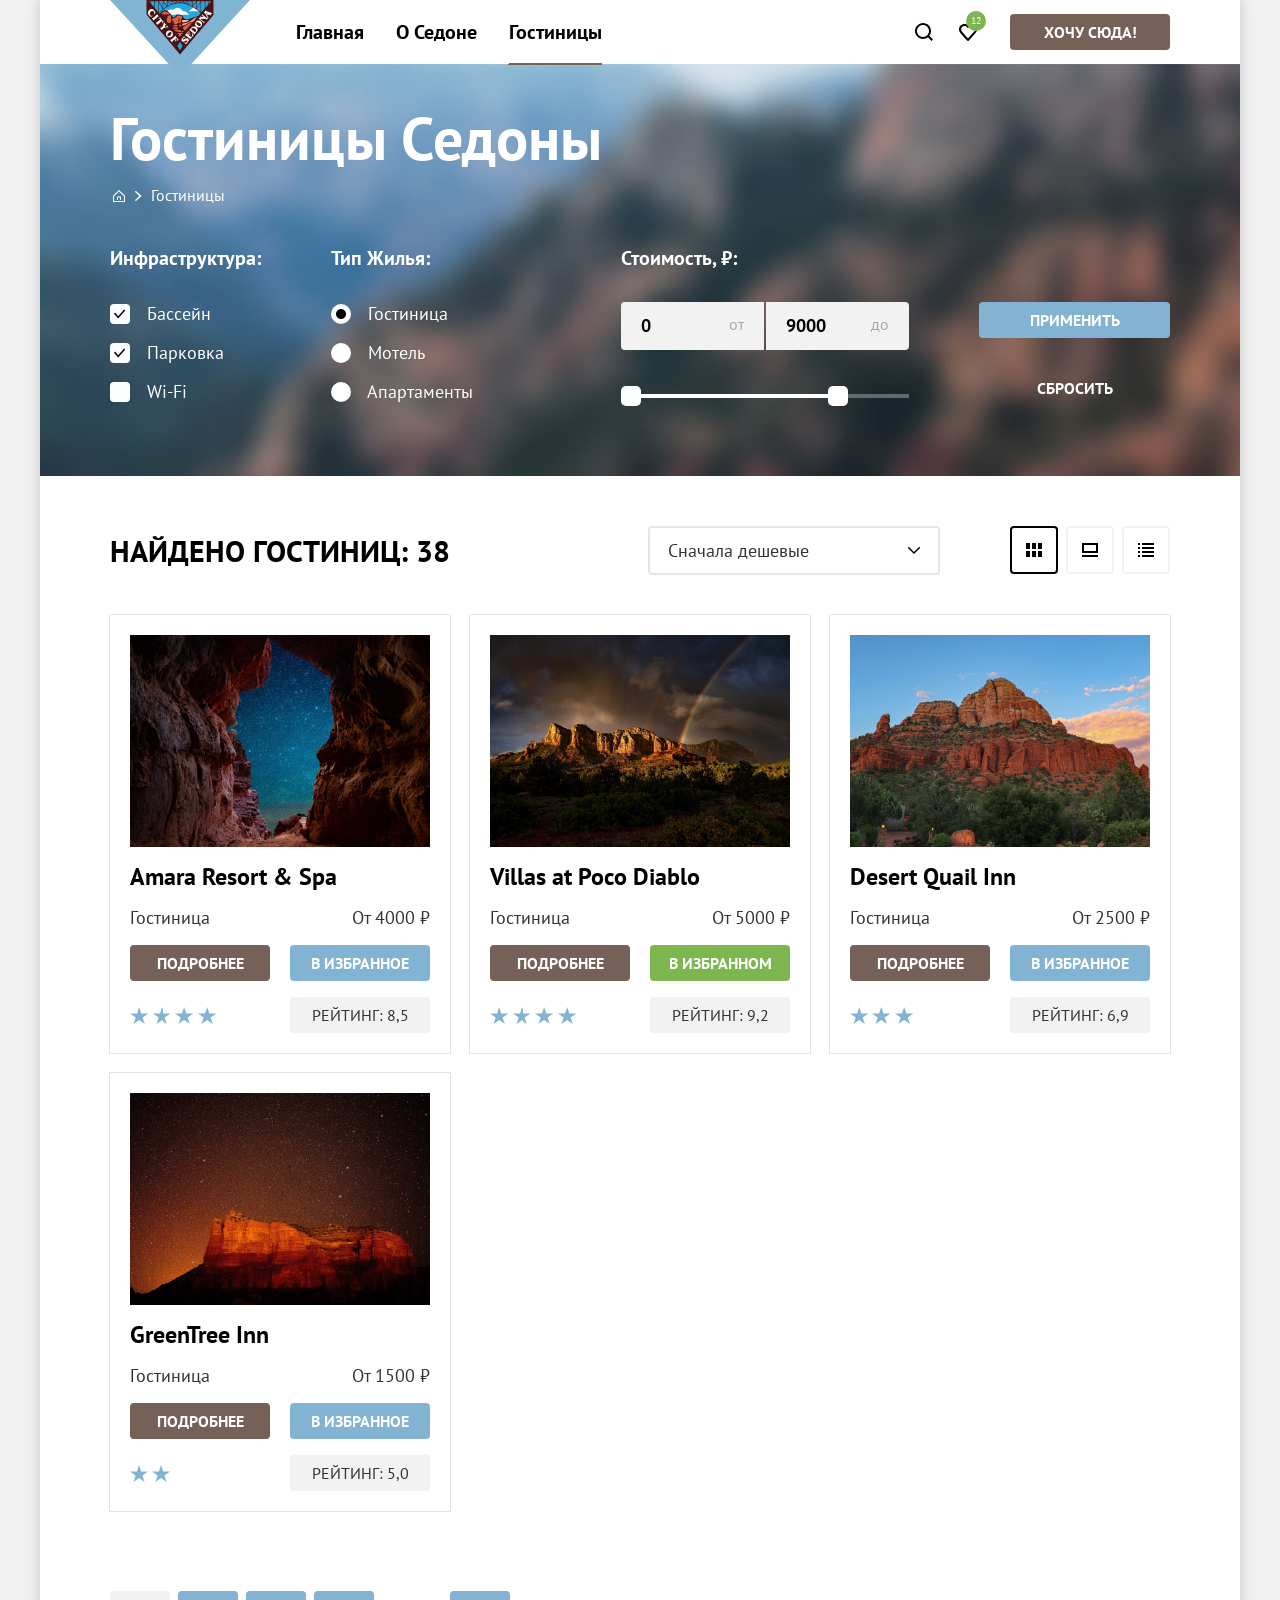
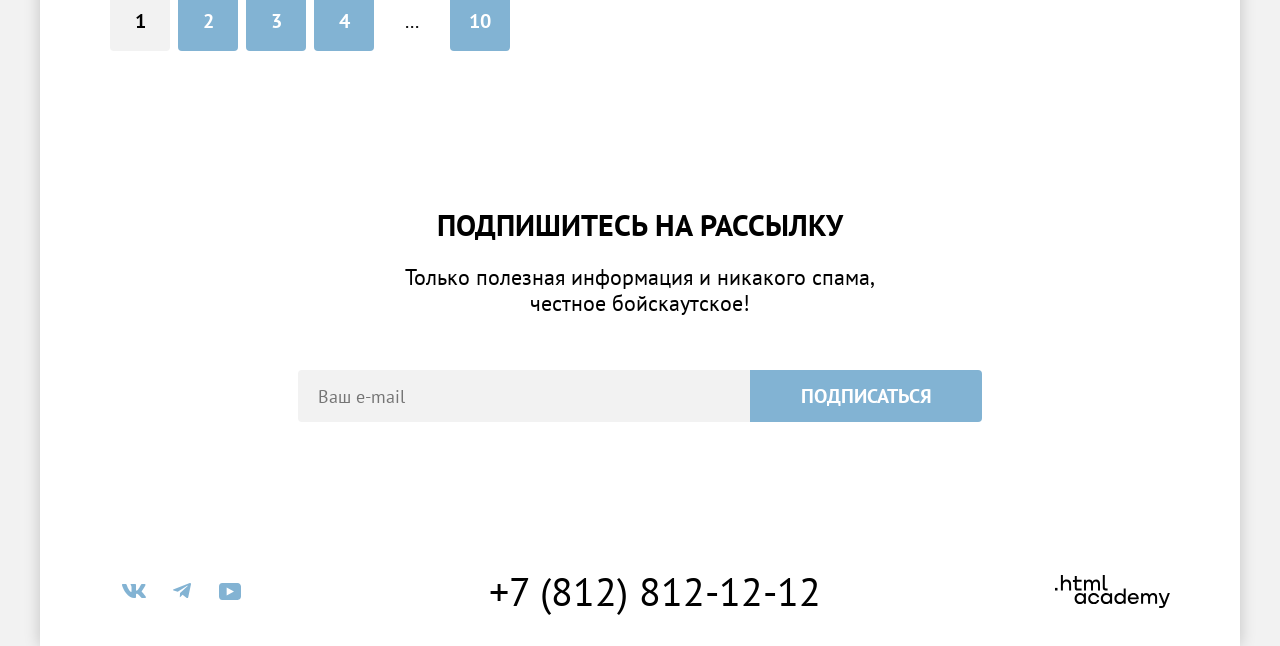
==== commit 2f89644b: "fix based on checking result" ====
--- a/catalog.html
+++ b/catalog.html
@@ -88,7 +88,7 @@
       <main class="main" data-test="main">
         <!-- Основное содержимое страницы -->
 
-        <section class="catalog-section-header" data-test="filter">
+        <section class="catalog-section-header">
 
           <h1 class="title title__big text__on-bg catalog-section-title">
             Гостиницы Седоны
@@ -121,7 +121,7 @@
           </nav>
 
           <form class="catalog-filter-form" method="get"
-            action="https://echo.htmlacademy.ru/">
+            action="https://echo.htmlacademy.ru/" data-test="filter">
 
             <div class="filter-wrapper">
 
@@ -332,9 +332,13 @@
                   из горного ущелья">
               </a>
 
-              <p class="text text__small">Гостиница</p>
-
-              <p class="text text__small text__right">От 4000 ₽</p>
+              <p class="text text__small text__secondary">
+                Гостиница
+              </p>
+
+              <p class="text text__small text__right text__secondary">
+                От 4000 ₽
+              </p>
 
               <a class="card-link button" href="#">
                 Подробнее
@@ -348,7 +352,7 @@
                 <span class="visually-hidden">4 звезды</span>
               </p>
 
-              <p class="text-rating">
+              <p class="text-rating text__secondary">
                 Рейтинг: 8,5
               </p>
 
@@ -368,9 +372,13 @@
                   освещенный солнцем, и радугу">
               </a>
 
-              <p class="text text__small">Гостиница</p>
-
-              <p class="text text__small text__right">От 5000 ₽</p>
+              <p class="text text__small text__secondary">
+                Гостиница
+              </p>
+
+              <p class="text text__small text__right text__secondary">
+                От 5000 ₽
+              </p>
 
               <a class="card-link button" href="#">
                 Подробнее
@@ -384,7 +392,7 @@
                 <span class="visually-hidden">4 звезды</span>
               </p>
 
-              <p class="text-rating">
+              <p class="text-rating text__secondary">
                 Рейтинг: 9,2
               </p>
 
@@ -404,9 +412,13 @@
                   вечернего неба">
               </a>
 
-              <p class="text text__small">Гостиница</p>
-
-              <p class="text text__small text__right">От 2500 ₽</p>
+              <p class="text text__small text__secondary">
+                Гостиница
+              </p>
+
+              <p class="text text__small text__right text__secondary">
+                От 2500 ₽
+              </p>
 
               <a class="card-link button" href="#">
                 Подробнее
@@ -420,7 +432,7 @@
                 <span class="visually-hidden">3 звезды</span>
               </p>
 
-              <p class="text-rating">
+              <p class="text-rating text__secondary">
                 Рейтинг: 6,9
               </p>
 
@@ -439,9 +451,13 @@
                   width="300" height="212" alt="Гора на фоне звездного неба">
               </a>
 
-              <p class="text text__small">Гостиница</p>
-
-              <p class="text text__small text__right">От 1500 ₽</p>
+              <p class="text text__small text__secondary">
+                Гостиница
+              </p>
+
+              <p class="text text__small text__right text__secondary">
+                От 1500 ₽
+              </p>
 
               <a class="card-link button" href="#">
                 Подробнее
@@ -455,7 +471,7 @@
                 <span class="visually-hidden">2 звезды</span>
               </p>
 
-              <p class="text-rating">
+              <p class="text-rating text__secondary">
                 Рейтинг: 5,0
               </p>
 
--- a/styles/styles.css
+++ b/styles/styles.css
@@ -80,7 +80,7 @@
   display: flex;
   flex-direction: column;
   width: 1200px;
-  height: 100%;
+  min-height: 100%;
   margin: 0 auto;
   background-color: var(--bg-basic);
   box-shadow: 0 0 15px rgba(0, 0, 0, 0.2);
@@ -412,7 +412,7 @@
 /* секция hero */
 .hero {
   padding: 51px 0 82px;
-  background-color: var(--bg-main);
+  background-color: var(--bg-dark);
   background-image: url("../images/decorative/devider.svg"),
     url("../images/hero-background.jpg");
   background-position: bottom center;
@@ -583,7 +583,7 @@
 }
 
 .subscribe__main {
-  background-color: var(--text-secondary);
+  background-color: var(--bg-dark);
   background-image: url("../images/subscribe.jpg");
   background-repeat: no-repeat;
   background-size: cover;
@@ -639,6 +639,7 @@
   border: none;
   border-radius: 50%;
   right: 52px;
+  background-color: var(--form-elements-2);
 }
 
 .close-modal::after {
@@ -834,6 +835,7 @@
   border: none;
   border-radius: 4px;
   position: relative;
+  background-color: transparent;
 }
 
 .button-count::after {
@@ -865,7 +867,8 @@
 }
 
 .button-count:active::after {
-  background-color: var(--text-active);
+  background-color: var(--text-primary);
+  opacity: 30%;
 }
 
 .input__count {
@@ -885,6 +888,8 @@
 .button__search-modal {
   grid-column: 1/-1;
   height: 60px;
+  font-size: 20px;
+  line-height: 24px;
 }
 
 /* страница catalog.html */
@@ -892,7 +897,7 @@
 .catalog-section-header {
   min-height: 412px;
   padding: 35px 70px 70px;
-  background-color: var(--text-secondary);
+  background-color: var(--bg-dark);
   background-image: url("../images/cataloge-filter.jpg");
   background-repeat: no-repeat;
   background-size: cover;
@@ -1038,7 +1043,7 @@
   background-position: center;
 }
 
-.checkbox-label:has( > .checkbox:hover) {
+.checkbox-label:has( > .checkbox:not(:disabled):hover) {
   opacity: 60%;
 }
 
@@ -1050,7 +1055,11 @@
   outline: 3px solid var(--icon-secondary);
 }
 
-.checkbox-label:has( > .checkbox:active) {
+.checkbox-label:has( > .checkbox:not(:disabled):active) {
+  opacity: 30%;
+}
+
+.checkbox-label:has( > .checkbox:disabled) {
   opacity: 30%;
 }
 
@@ -1079,7 +1088,7 @@
   background-position: center;
 }
 
-.radio-label:has( > .radio-button:hover) {
+.radio-label:has( > .radio-button:not(:disabled):hover) {
   opacity: 60%;
 }
 
@@ -1091,7 +1100,11 @@
   outline: 3px solid var(--icon-secondary);
 }
 
-.radio-label:has( > .radio-button:active) {
+.radio-label:has( > .radio-button:not(:disabled):active) {
+  opacity: 30%;
+}
+
+.radio-label:has( > .radio-button:disabled) {
   opacity: 30%;
 }
 
@@ -1171,7 +1184,7 @@
 }
 
 .range-toogle:not(:disabled):hover {
-  cursor: move;
+  cursor: pointer;
   box-shadow: 0px 4px 10px 0px rgba(0, 0, 0, 0.25);
 }
 
@@ -1207,7 +1220,6 @@
   display: flex;
   justify-content: space-between;
   min-height: 49px;
-  align-items:center;
   margin-bottom: 40px;
 }
 
@@ -1220,13 +1232,14 @@
 .catalog-header-title {
   margin-right: auto;
   max-width: 530px;
+  padding-top: 7px;
 }
 
 
 .catalog-select {
   width: 292px;
   height: 49px;
-  padding: 11px 18px;
+  padding: 11px 37px 11px 18px;
   appearance: none;
   border: 2px solid var(--form-elements-1);
   border-radius: 4px;
@@ -1256,6 +1269,7 @@
   display: flex;
   flex-wrap: wrap;
   gap: 8px;
+  max-width: 216px;
   margin: 0;
   padding: 0;
 }
